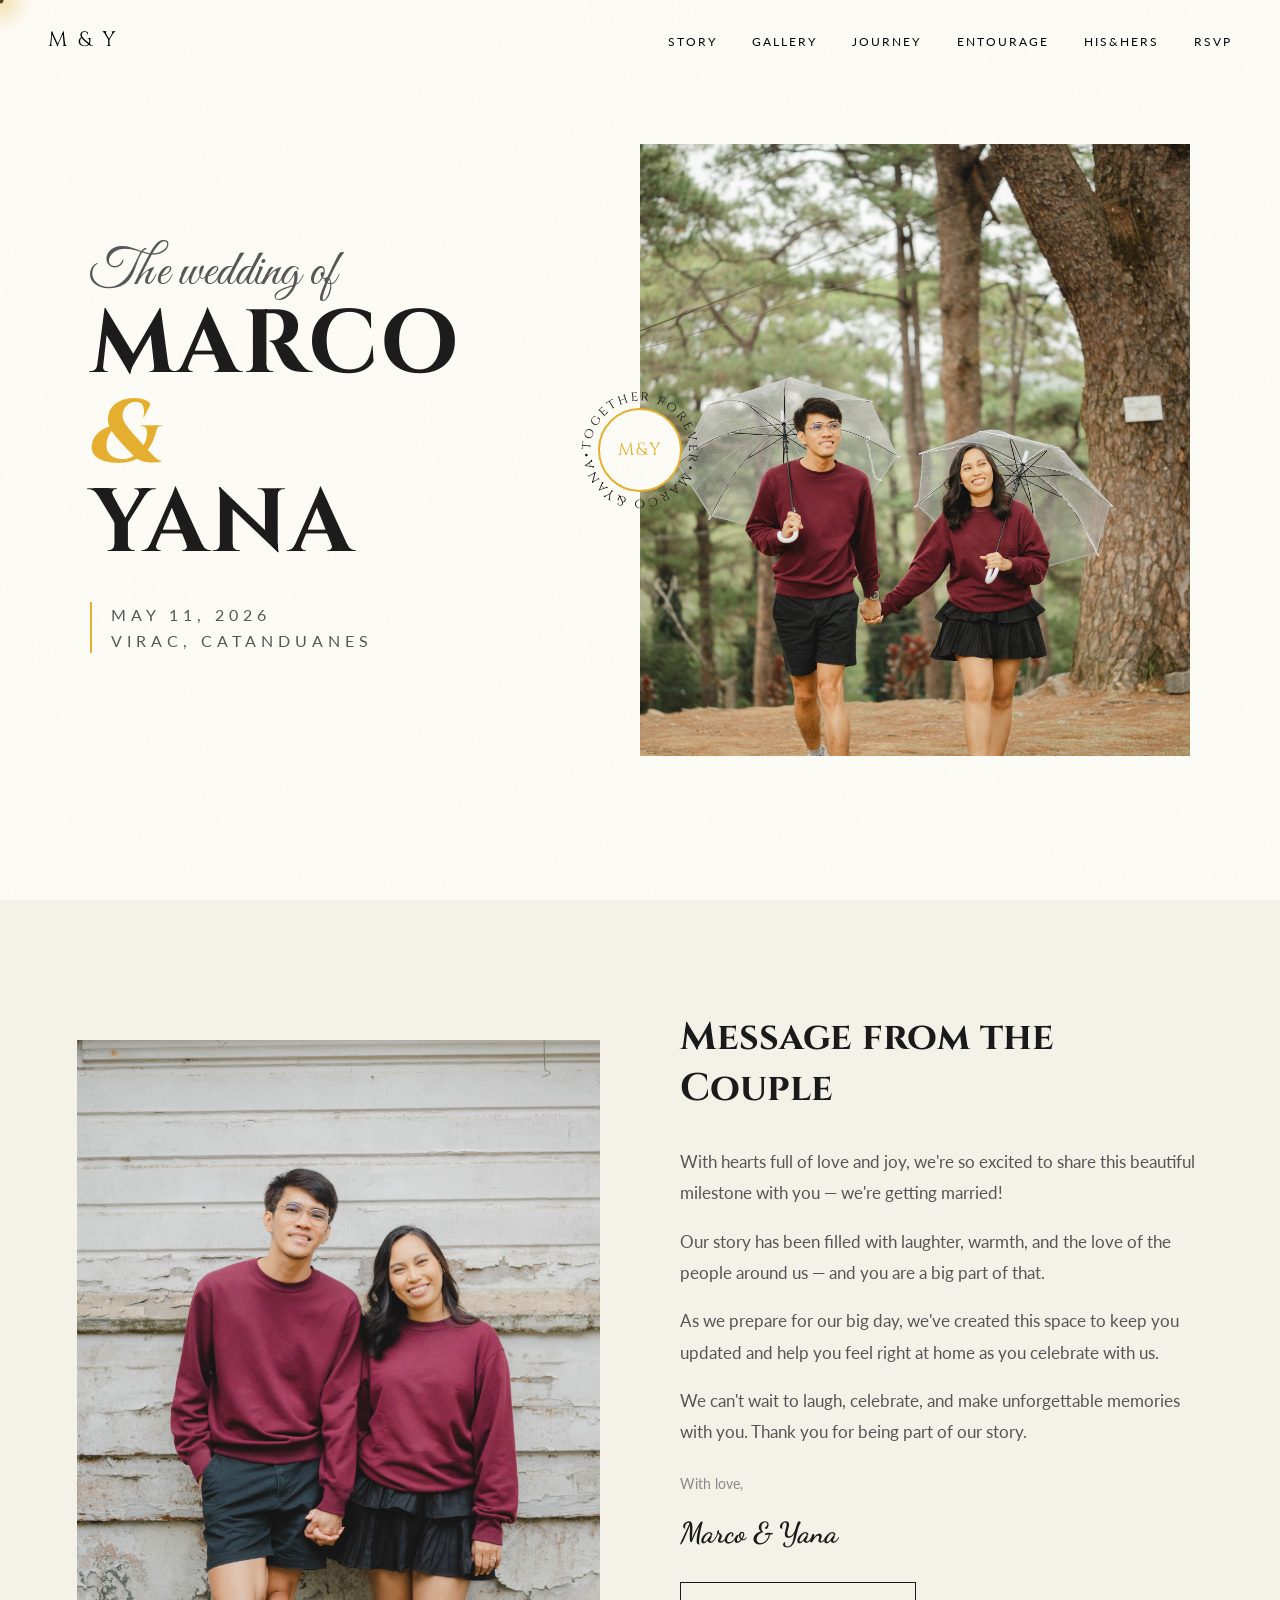
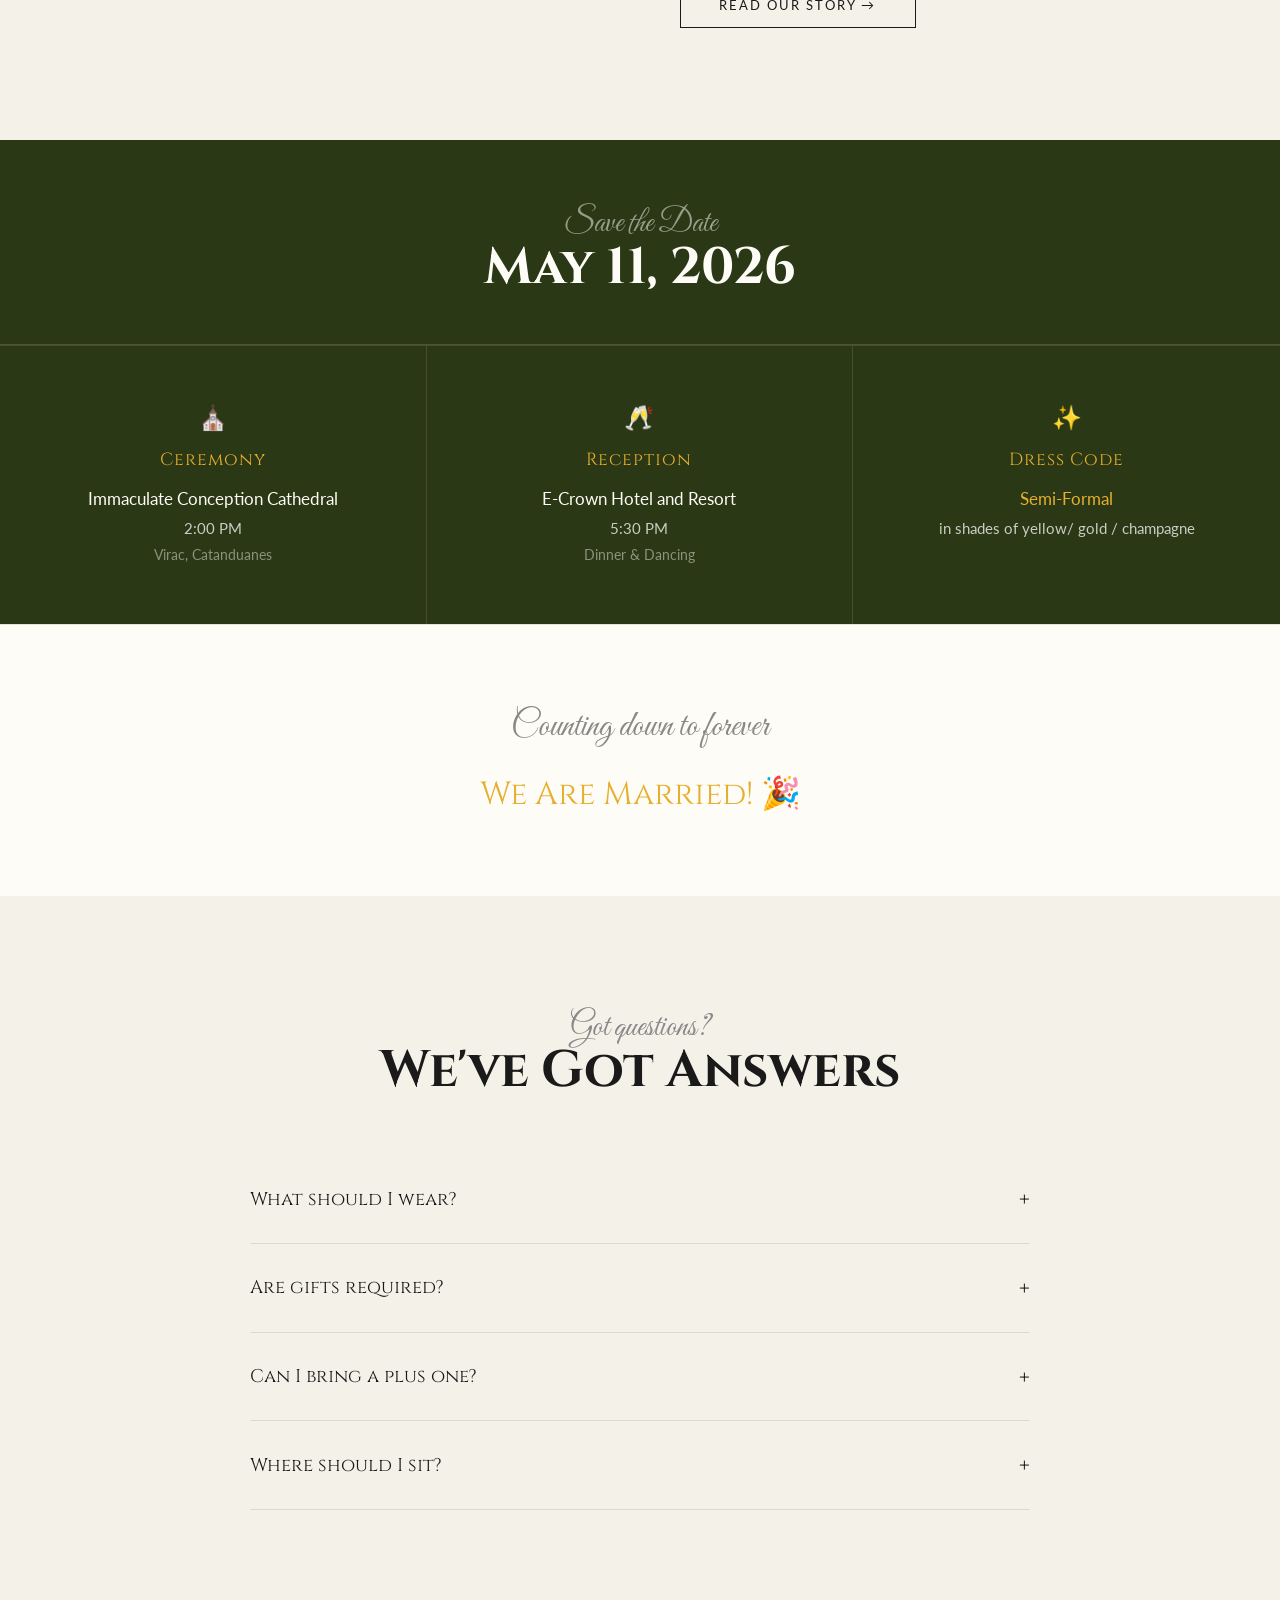
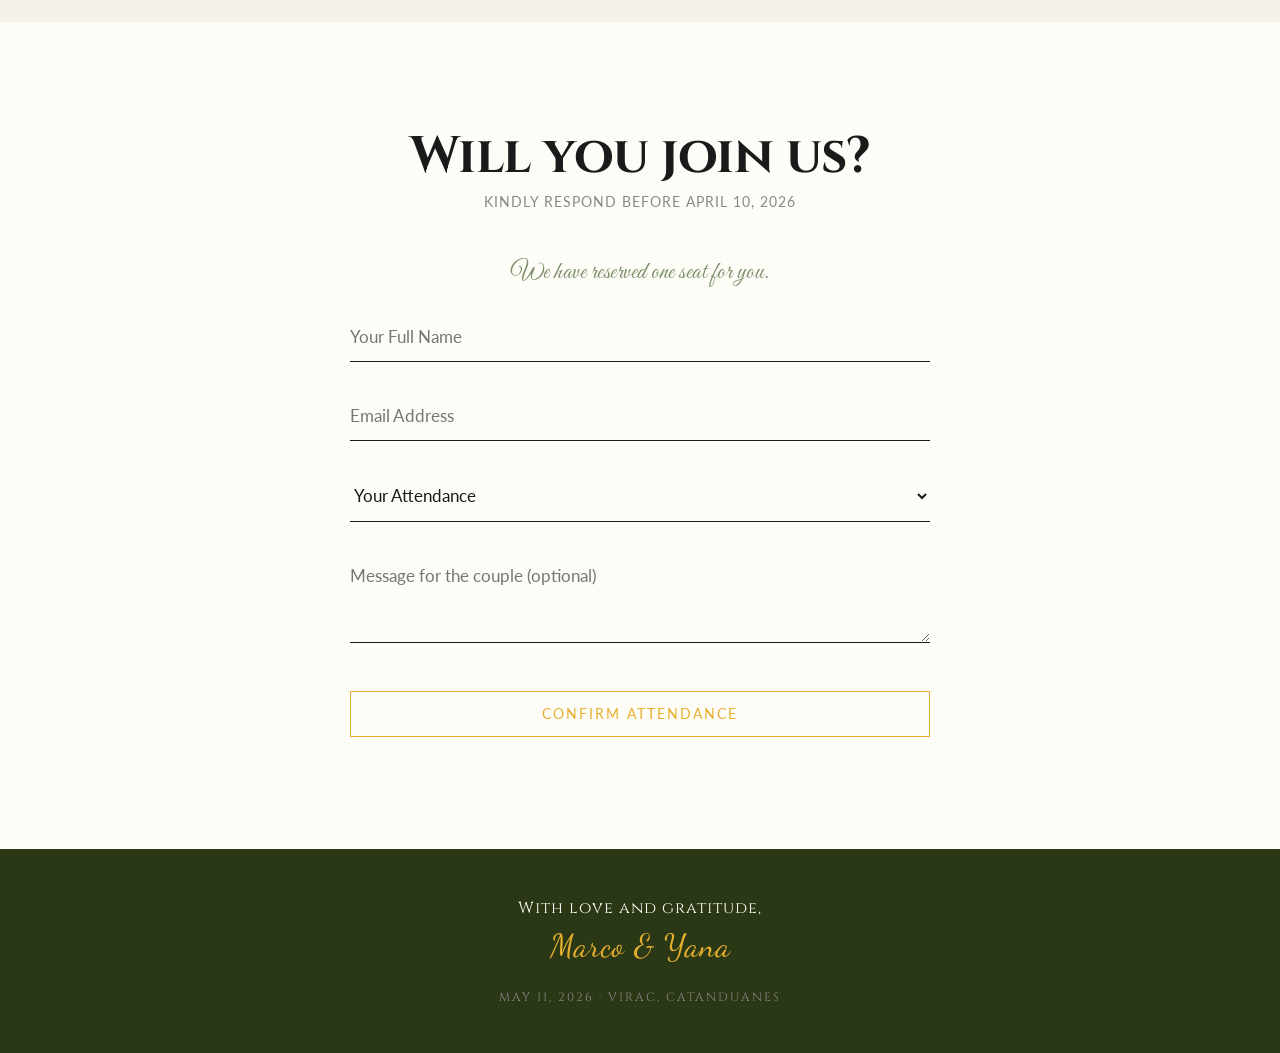
==== index.html @ 71fd3954 "Update index.html nav bar update" ====
<!DOCTYPE html>
<html lang="en">
<head>
  <meta charset="UTF-8">
  <meta name="viewport" content="width=device-width, initial-scale=1.0">
  <title>Marco & Yana | May 11, 2026</title>
  <link rel="preconnect" href="https://fonts.googleapis.com">
  <link rel="preconnect" href="https://fonts.gstatic.com" crossorigin>
  <link rel="stylesheet" href="shared.css">
  <style>
    /* ══ HERO ══ */
    .hero {
      height: 100vh; min-height: 640px;
      display: grid; grid-template-columns: 1fr 1fr;
      align-items: center; padding: 0 7%;
      position: center bottom; overflow: hidden;
    }
    .hero-text { position:relative; z-index:3; }
    .wedding-of {
      font-family: var(--script);
      font-size: clamp(2.2rem, 4vw, 3.5rem);
      line-height: 1; margin-bottom: .2rem;
      display:block; color: var(--text-mid);
    }
    h1.names {
      font-family: var(--serif);
      font-size: clamp(3rem, 7vw, 6.5rem);
      line-height: 1; letter-spacing: .02em;
      color: var(--text);
    }
    h1.names .amp {
      font-style:italic; color: var(--gold);
      display:block; margin-left:-.05em;
    }
    .hero-date {
      margin-top: 2rem;
      padding-left: 1.2rem;
      border-left: 2px solid var(--gold);
      font-size: 1rem; text-transform:uppercase; letter-spacing:5px;
      color: var(--text-mid); line-height:1.6;
    }

    .hero-img-wrap {
      width:100%; height:68vh;
      overflow:hidden; position:relative;
    }
    .hero-img-wrap img {
      width:100%; height:115%;
      object-fit:cover; object-position: center top;
      transform: translateY(0);
      transition: transform .1s linear;
    }

    .sun-seal {
      position: absolute;
      top: 50%; left: 50%;
      transform: translate(-50%, -50%);
      width: 130px; height: 130px;
      z-index: 10; pointer-events:none;
    }
    .sun-seal svg { animation: spin 22s linear infinite; }
    .seal-center {
      position:absolute; inset:0;
      display:flex; align-items:center; justify-content:center;
    }
    .seal-monogram {
      font-family: var(--serif);
      font-size:1.1rem; letter-spacing:2px;
      background: var(--bg);
      width: 84px; height: 84px;
      border-radius: 50%;
      border: 2px solid var(--gold);
      color: var(--gold);
      display: flex; align-items: center; justify-content: center;
    }

    /* ══ MESSAGE ══ */
    .message-sec { background: var(--bg-alt); }
    .message-grid {
      display:grid; grid-template-columns: 1fr 1fr;
      gap: 5rem; align-items:center;
    }
    .message-img-wrap {
      height: 560px; overflow:hidden; position:relative;
    }
    .message-img-wrap img {
      width:100%; height:115%; object-fit:cover;
      object-position: center 20%;
      transform: scale(1.4);
    }
    .message-content h3 {
      font-family: var(--serif);
      font-size: clamp(1.8rem, 3vw, 2.5rem);
      margin-bottom:2rem;
    }
    .message-content p {
      font-size: 1.05rem; line-height:1.85; color: var(--text-mid);
      margin-bottom:1.1rem;
    }
    .couple-sign {
      font-family: var(--sign);
      font-size: 1.8rem; font-weight:700;
      color: var(--text); margin-top:.5rem;
    }

    /* ══ DETAILS ══ */
    .details-sec { background: var(--bg-dark); color: #FDFCF6; }
    .details-head {
      text-align:center; padding: 4rem 5% 3rem;
      border-bottom: 1px solid rgba(255,255,255,.15);
      margin-bottom:0;
    }
    .details-head .label { color: rgba(255,255,255,.5); }
    .details-head .heading { color:#FDFCF6; }
    .details-grid {
      display:grid; grid-template-columns: repeat(3,1fr);
      border-top: 1px solid rgba(255,255,255,.12);
    }
    .detail-card { text-align:center;
      padding: 3.5rem 2.5rem;
      border-right: 1px solid rgba(255,255,255,.12);
      transition: background .4s;
    }
    .detail-card:last-child { border-right:none; }
    .detail-card:hover { background: rgba(230,175,46,.08); }
    .detail-icon { font-size:1.5rem; margin-bottom:1rem; }
    .detail-lbl {
      font-family: var(--serif); font-size:1.1rem;
      color: var(--gold); margin-bottom:.8rem; letter-spacing:1px;
    }
    .detail-card p { font-size:.95rem; line-height:1.7; color:rgba(255,255,255,.75); }
    .detail-card .venue { font-size:1.05rem; color:#FDFCF6; margin:.2rem 0; }

    /* ══ FAQ ══ */
    .faq-sec { background: var(--bg-alt); }
    .faq-wrap { max-width:780px; margin:0 auto; }
    .faq-item { border-bottom:1px solid rgba(0,0,0,.1); }
    .faq-q {
      padding:1.8rem 0; cursor:pointer;
      display:flex; justify-content:space-between; align-items:center;
      font-family:var(--serif); font-size:1.15rem;
      transition: color .3s;
    }
    .faq-q:hover { color: var(--gold); }
    .faq-icon { font-size:1.4rem; transition: transform .3s; flex-shrink:0; margin-left:1rem; }
    .faq-a { max-height:0; overflow:hidden; transition: max-height .5s cubic-bezier(.25,1,.5,1); }
    .faq-a p { padding-bottom:1.8rem; color:var(--text-mid); line-height:1.7; font-size:.97rem; }
    .faq-item.open .faq-a { max-height:300px; }
    .faq-item.open .faq-icon { transform:rotate(45deg); color:var(--gold); }

    /* ══ COUNTDOWN ══ */
    .countdown-sec {
      background: var(--bg); padding:5rem 0;
      text-align:center; border-top:1px solid #e8e2d0;
    }
    .count-label { font-family:var(--script); font-size:2.2rem; color:var(--text-soft); margin-bottom:1.5rem; }
    .timer {
      display:flex; justify-content:center; gap:3.5rem;
      font-family:var(--serif);
    }
    .t-block { display:flex; flex-direction:column; align-items:center; }
    .t-val { font-size:3.8rem; line-height:1; }
    .t-lbl { font-size:.65rem; letter-spacing:3px; margin-top:.5rem; color:var(--gold); text-transform:uppercase; }

    /* ══ RSVP ══ */
    .rsvp-sec { background: var(--bg); }
    .rsvp-inner { max-width:580px; margin:0 auto; text-align:center; }
    .rsvp-inner .heading { margin-bottom:.6rem; }
    .rsvp-inner .sub { color:var(--text-soft); margin-bottom:3rem; font-size:.9rem; letter-spacing:1px; text-transform:uppercase; }

    .reserved-note {
      display:block; width:100%; text-align:center;
      font-family:var(--script); font-size:1.5rem;
      color: var(--sage); margin-bottom:1.5rem;
      letter-spacing:.5px;
    }

    .form-field {
      width:100%; background:transparent; border:none;
      border-bottom:1px solid var(--text);
      padding:14px 0; font-family:var(--body); font-size:1.05rem;
      margin-bottom:1.8rem; border-radius:0; color:var(--text);
      transition: border-color .3s;
    }
    .form-field:focus { outline:none; border-bottom:2px solid var(--gold); }
    .form-field option { color: var(--text); background: var(--bg); }

    .rsvp-row { display:flex; gap:1.5rem; }
    .rsvp-row .form-field { flex:1; }

    .form-feedback {
      display:none; margin-top:1rem;
      font-family:var(--serif); font-size:.9rem;
    }

    /* ══ MOBILE ══ */
    @media (max-width:768px) {
      .hero { grid-template-columns:1fr; height:auto; padding-top:6rem; padding-bottom:3rem; }
      .hero-img-wrap { height:45vh; margin-top:2rem; }
      .sun-seal { top:auto; bottom:1rem; left:50%; transform:translateX(-50%); }
      .message-grid { grid-template-columns:1fr; gap:2.5rem; }
      .message-img-wrap { height:320px; }
      .details-grid { grid-template-columns:1fr; }
      .detail-card { text-align:center; border-right:none; border-bottom:1px solid rgba(255,255,255,.12); }
      .timer { gap:1.5rem; }
      .t-val { font-size:2.5rem; }
    }
    @keyframes spin { from{transform:rotate(0deg)} to{transform:rotate(360deg)} }
  </style>
</head>
<body>

  <div class="grain"></div>
  <div class="cur-dot"></div>
  <div class="cur-glow"></div>

  <nav>
    <a href="index.html" class="nav-logo">M & Y</a>
    <ul class="nav-links">
      <li><a href="story.html">Story</a></li>
      <li><a href="gallery.html">Gallery</a></li>
      <li><a href="journey.html">Journey</a></li>
      <li><a href="entourage.html">Entourage</a></li>
      <li><a href="QnA.html">His&Hers</a></li>
      <li><a href="#rsvp">RSVP</a></li>
    </ul>
  </nav>

 <!-- HERO  -->
  <section class="hero" id="home">
    <div class="hero-text">
      <span class="wedding-of">The wedding of</span>
      <h1 class="names">
        <span>MARCO</span>
        <span class="amp">&</span>
        <span>YANA</span>
      </h1>
      <div class="hero-date">
        May 11, 2026<br>Virac, Catanduanes
      </div>
    </div>



    <div class="hero-img-wrap parallax-img">
      <img src="images/0d72737c-f453-404e-b99c-975beeeeb14b (1).jpg" alt="Marco Polo and Elyannah">
    </div>

    <div class="sun-seal">
      <svg viewBox="0 0 100 100" width="130" height="130">
        <path id="cp" d="M50,50 m-38,0 a38,38 0 1,1 76,0 a38,38 0 1,1 -76,0" fill="transparent"/>
        <text font-size="10.5" font-family="Cinzel" letter-spacing="1.8" fill="#1a1a1a">
          <textPath href="#cp">together forever•Marco &amp;Yana•</textPath>
        </text>
      </svg>
      <div class="seal-center">
        <span class="seal-monogram">M&Y</span>
      </div>
    </div>
  </section>

  <!-- MESSAGE -->
  <section class="message-sec sec reveal" id="story">
    <div class="message-grid">
      <div class="message-img-wrap reveal">
        <img src="images/BLD03170.jpg" alt="Marco Polo and Elyannah" style="object-position: 30% 55%;" >
      </div>
      <div class="message-content reveal">
        <h3>Message from the Couple</h3>
        <p>With hearts full of love and joy, we're so excited to share this beautiful milestone with you — we're getting married!</p>
        <p>Our story has been filled with laughter, warmth, and the love of the people around us — and you are a big part of that.</p>
        <p>As we prepare for our big day, we've created this space to keep you updated and help you feel right at home as you celebrate with us.</p>
        <p>We can't wait to laugh, celebrate, and make unforgettable memories with you. Thank you for being part of our story.</p>
        <p style="margin-top:1.5rem; color:#888; font-size:.9rem;">With love,</p>
        <div class="couple-sign">Marco &amp; Yana</div>
        <div style="margin-top:2rem;">
          <a href="story.html" class="btn">Read Our Story →</a>
        </div>
      </div>
    </div>
  </section>

  <!-- DETAILS  -->
  <section class="details-sec" id="details">
    <div class="details-head">
      <span class="label">Save the Date</span>
      <h2 class="heading">May 11, 2026</h2>
    </div>
    <div class="details-grid">
      <div class="detail-card reveal">
        <div class="detail-icon">⛪</div>
        <div class="detail-lbl">Ceremony</div>
        <p class="venue">Immaculate Conception Cathedral</p>
        <p>2:00 PM<br><span style="color:rgba(255,255,255,.45); font-size:.85rem;">Virac, Catanduanes</span></p>
      </div>
      <div class="detail-card reveal">
        <div class="detail-icon">🥂</div>
        <div class="detail-lbl">Reception</div>
        <p class="venue">E-Crown Hotel and Resort</p>
        <p>5:30 PM<br><span style="color:rgba(255,255,255,.45); font-size:.85rem;">Dinner & Dancing</span></p>
      </div>
      <div class="detail-card reveal">
        <div class="detail-icon">✨</div>
        <div class="detail-lbl">Dress Code</div>
        <p class="venue" style="color:var(--gold);">Semi-Formal</p>
        <p>in shades of yellow/ gold / champagne<br></p>
      </div>
    </div>
  </section>

  <!-- COUNTDOWN  -->
  <div class="countdown-sec">
    <div class="count-label">Counting down to forever</div>
    <div class="timer" id="timer">
      <div class="t-block"><span class="t-val" id="cd-d">00</span><span class="t-lbl">Days</span></div>
      <div class="t-block"><span class="t-val" id="cd-h">00</span><span class="t-lbl">Hours</span></div>
      <div class="t-block"><span class="t-val" id="cd-m">00</span><span class="t-lbl">Mins</span></div>
      <div class="t-block"><span class="t-val" id="cd-s">00</span><span class="t-lbl">Secs</span></div>
    </div>
  </div>

  <!-- FAQ  -->
  <section class="faq-sec sec" id="faq">
    <div style="text-align:center; margin-bottom:3.5rem;" class="reveal">
      <span class="label">Got questions?</span>
      <h2 class="heading">We've Got Answers</h2>
    </div>
    <div class="faq-wrap">
      <div class="faq-item">
        <div class="faq-q" onclick="toggleFaq(this)">
          What should I wear?<span class="faq-icon">+</span>
        </div>
        <div class="faq-a">
          <p>Come dressed in semi-formal attire in your favorite shade of gold, yellow, or champagne, and celebrate with us in warmth and joy! Your presence already brightens our day — but a touch of sunlight will make it even more special.</p>
        </div>
      </div>
      <div class="faq-item">
        <div class="faq-q" onclick="toggleFaq(this)">
          Are gifts required?<span class="faq-icon">+</span>
        </div>
        <div class="faq-a">
          <p>Your presence is the greatest gift we could ask for. However, if you wish to bless us further, a simple monetary gift would be deeply appreciated as we begin our new life together.</p>
        </div>
      </div>
      <div class="faq-item">
        <div class="faq-q" onclick="toggleFaq(this)">
          Can I bring a plus one?<span class="faq-icon">+</span>
        </div>
        <div class="faq-a">
          <p>Due to limited seating, we kindly ask that only guests listed on the invitation attend. Thank you so much for your understanding!</p>
        </div>
      </div>
      <div class="faq-item">
        <div class="faq-q" onclick="toggleFaq(this)">
          Where should I sit?<span class="faq-icon">+</span>
        </div>
        <div class="faq-a">
          <p>You’re welcome to sit anywhere during the ceremony and enjoy the moment with us. At the reception, assigned seating will be arranged, with a place thoughtfully prepared just for you.</p>
        </div>
      </section>      

  <!-- RSVP  -->
  <section class="rsvp-sec sec" id="rsvp">
    <div class="rsvp-inner">
      <div class="reveal">
        <span class="label" style="text-align:center; color:var(--text-soft);"></span>
        <h2 class="heading" style="margin-bottom:.5rem;">Will you join us?</h2>
        <p class="sub">Kindly respond before April 10, 2026</p>
      </div>
      <form id="rsvpForm" class="reveal">
        <span class="reserved-note">We have reserved one seat for you.</span>
        <input class="form-field" type="text" id="entryName" placeholder="Your Full Name" required>
        <input class="form-field" type="email" id="entryEmail" placeholder="Email Address" required>
        <select class="form-field" id="entryAttendance" required>
          <option value="" disabled selected>Your Attendance</option>
          <option value="Accepts">Joyfully Accepts</option>
          <option value="Declines">Regretfully Declines</option>
        </select>
        <textarea class="form-field" id="entryMessage" placeholder="Message for the couple (optional)" rows="3"></textarea>
        <button type="submit" class="btn btn-gold" id="rsvpBtn" style="width:100%; margin-top:1rem; font-size:.85rem;">Confirm Attendance</button>
        <div class="form-feedback" id="formFeedback"></div>
      </form>
    </div>
  </section>

  <footer>
    <p>With love and gratitude,</p>
    <p class="foot-script">Marco &amp; Yana</p>
    <p style="margin-top:1.5rem; font-size:.75rem; color:#888; letter-spacing:2px;">MAY 11, 2026 · VIRAC, CATANDUANES</p>
  </footer>

  <script>
    // ── Cursor ──
    const dot  = document.querySelector('.cur-dot');
    const glow = document.querySelector('.cur-glow');
    document.addEventListener('mousemove', e => {
      dot.style.left  = e.clientX + 'px';
      dot.style.top   = e.clientY + 'px';
      setTimeout(()=>{ glow.style.left = e.clientX+'px'; glow.style.top = e.clientY+'px'; }, 55);
    });

    // ── Parallax + Reveal ──
    window.addEventListener('scroll', () => {
      const img = document.querySelector('.parallax-img img');
      if(img) img.style.transform = `translateY(${window.scrollY * 0.15}px)`;
      document.querySelectorAll('.reveal').forEach(el => {
        if(el.getBoundingClientRect().top < window.innerHeight - 80) el.classList.add('in');
      });
    });
    document.querySelectorAll('.reveal').forEach(el => {
      if(el.getBoundingClientRect().top < window.innerHeight - 80) el.classList.add('in');
    });

    // ── Countdown ──
    const target = new Date('May 11, 2026 13:00:00').getTime();
    function tick() {
      const diff = target - Date.now();
      if(diff < 0){ document.getElementById('timer').innerHTML='<p style="font-family:var(--serif);font-size:2rem;color:var(--gold)">We Are Married! 🎉</p>'; return; }
      const pad = n => String(n).padStart(2,'0');
      document.getElementById('cd-d').textContent = pad(Math.floor(diff/86400000));
      document.getElementById('cd-h').textContent = pad(Math.floor(diff%86400000/3600000));
      document.getElementById('cd-m').textContent = pad(Math.floor(diff%3600000/60000));
      document.getElementById('cd-s').textContent = pad(Math.floor(diff%60000/1000));
    }
    tick(); setInterval(tick, 1000);

    // ── FAQ ──
    function toggleFaq(el) {
      el.parentElement.classList.toggle('open');
    }

    // ══════════════════════════════════════════════
    // ── RSVP — Google Apps Script Web App ─────────
    // ══════════════════════════════════════════════
    //

    const APPS_SCRIPT_URL = 'https://script.google.com/macros/s/AKfycby7Dexg0HN7QrPN342iHVWOhjUOrXAxOGOPKZ3su42FLNDQegdY57QMYYHdUsxZEfZS/exec';

    document.getElementById('rsvpForm').addEventListener('submit', async function(e) {
      e.preventDefault();

      const btn = document.getElementById('rsvpBtn');
      const fb  = document.getElementById('formFeedback');

      const name       = document.getElementById('entryName').value.trim();
      const email      = document.getElementById('entryEmail').value.trim();
      const attendance = document.getElementById('entryAttendance').value;
      const message    = document.getElementById('entryMessage').value.trim();

      if (!name || !email || !attendance) return;

      btn.textContent   = 'Sending…';
      btn.disabled      = true;
      btn.style.opacity = '.6';
      fb.style.display  = 'block';
      fb.style.color    = 'var(--text-mid)';
      fb.textContent    = 'Sending your response…';

      try {

        const params = new URLSearchParams({ name, email, attendance, message });
        const res    = await fetch(`${APPS_SCRIPT_URL}?${params}`, { method: 'GET' });
        const data   = await res.json();

        if (data.status === 'success') {
          fb.textContent    = '💛 Thank you! Your RSVP has been received. Check your email for a confirmation.';
          fb.style.color    = 'var(--sage)';
          btn.textContent   = 'Sent ✓';
          btn.style.opacity = '1';
          this.reset();
        } else {
          throw new Error(data.message || 'Unknown error');
        }
      } catch (err) {
        fb.textContent    = '⚠️ Something went wrong. Please try again or contact us directly.';
        fb.style.color    = '#c0392b';
        btn.textContent   = 'Confirm Attendance';
        btn.disabled      = false;
        btn.style.opacity = '1';
        console.error('RSVP error:', err);
      }
    });
  </script>
</body>
</html>
---- shared.css ----
/* ============================
   SHARED STYLES — M & E 2026
   ============================ */

@import url('https://fonts.googleapis.com/css2?family=Cinzel:wght@400;600&family=Lato:ital,wght@0,300;0,400;1,300&family=Great+Vibes&family=Dancing+Script:wght@500;700&family=Pinyon+Script&display=swap');

:root {
  --bg:       #FDFCF6;
  --bg-alt:   #F4F1E8;
  --bg-dark:  #2B3815;
  --text:     #1a1a1a;
  --text-mid: #555;
  --text-soft:#888;
  --gold:     #E6AF2E;
  --gold-glow:rgba(230,175,46,0.35);
  --sage:     #7A8F6A;
  --blush:    #C5A598;
  --serif:    'Cinzel', serif;
  --script:   'Great Vibes', cursive;
  --sign:     'Dancing Script', cursive;
  --body:     'Lato', sans-serif;
}

*, *::before, *::after { margin:0; padding:0; box-sizing:border-box; }

html { scroll-behavior: smooth; cursor: none; }

body {
  background: var(--bg);
  color: var(--text);
  font-family: var(--body);
  overflow-x: hidden;
}

/* grain */
.grain {
  position: fixed; inset: 0;
  pointer-events: none; z-index: 9998; opacity: 0.035;
  background-image: url("data:image/svg+xml,%3Csvg viewBox='0 0 400 400' xmlns='http://www.w3.org/2000/svg'%3E%3Cfilter id='n'%3E%3CfeTurbulence type='fractalNoise' baseFrequency='0.9' numOctaves='3' stitchTiles='stitch'/%3E%3C/filter%3E%3Crect width='100%25' height='100%25' filter='url(%23n)'/%3E%3C/svg%3E");
}

/* custom cursor */
.cur-dot, .cur-glow {
  position: fixed; top:0; left:0;
  transform: translate(-50%,-50%);
  border-radius: 50%; z-index: 10000; pointer-events: none;
}
.cur-dot  { width:7px; height:7px; background: var(--text); transition: transform .15s; }
.cur-glow { width:38px; height:38px; background: var(--gold-glow); filter:blur(10px); transition: left .06s, top .06s; }

/* ── NAV ── */
nav {
  position: fixed; top:0; width:100%; padding:1.6rem 3rem;
  display:flex; justify-content:space-between; align-items:center;
  z-index:200; mix-blend-mode: difference; color:#fff;
}
.nav-logo { font-family:var(--serif); font-size:1.3rem; letter-spacing:3px; text-decoration:none; color:inherit; }
.nav-links { display:flex; gap:2.2rem; list-style:none; }
.nav-links a {
  text-decoration:none; color:inherit;
  font-size:.75rem; text-transform:uppercase; letter-spacing:2px;
  position: relative;
}
.nav-links a::after {
  content:''; position:absolute; left:0; bottom:-3px;
  width:0; height:1px; background:#fff;
  transition: width .3s;
}
.nav-links a:hover::after, .nav-links a.active::after { width:100%; }

/* ── UTILS ── */
.sec { padding: 7rem 6%; }
.sec-sm { padding: 5rem 6%; }

.label {
  font-family: var(--script);
  font-size: 2rem; color: var(--text-soft);
  display:block; margin-bottom:-.3rem;
}
.heading {
  font-family: var(--serif);
  font-size: clamp(2rem, 4vw, 3.2rem);
  letter-spacing: -.01em; line-height:1.1;
}

.reveal { opacity:0; transform:translateY(40px); transition: opacity .9s ease, transform .9s ease; }
.reveal.in  { opacity:1; transform:translateY(0); }

/* ── FOOTER ── */
footer {
  background: var(--bg-dark); color: #FDFCF6;
  text-align:center; padding:3rem 2rem;
  font-family: var(--serif); letter-spacing:1px;
}
footer .foot-script { font-family: var(--sign); font-size:2rem; color:var(--gold); margin-top:.5rem; }

/* ── BUTTONS ── */
.btn {
  display:inline-block;
  background:transparent; border:1px solid currentColor;
  padding:.9rem 2.4rem; font-family:var(--body);
  font-size:.8rem; text-transform:uppercase; letter-spacing:2px;
  cursor:pointer; transition: background .25s, color .25s;
  text-decoration:none; color: var(--text);
}
.btn:hover { background: var(--text); color: var(--bg); }
.btn-gold { border-color: var(--gold); color: var(--gold); }
.btn-gold:hover { background: var(--gold); color: #fff; }
.btn-light { border-color:#fff; color:#fff; }
.btn-light:hover { background:#fff; color:var(--text); }

/* ── MOBILE ── */
@media (max-width: 768px) {
  nav { padding: 1rem 1.5rem; }
  .nav-logo { font-size: 1rem; letter-spacing: 2px; }
  .nav-links { gap: 1rem; }
  .nav-links a { font-size: .62rem; letter-spacing: 1.5px; }
  .sec { padding: 5rem 5%; }
}
 
@media (max-width: 480px) {
  nav { padding: .75rem 1.2rem; }
  .nav-logo { font-size: .9rem; letter-spacing: 1.5px; }
  .nav-links { gap: .7rem; }
  .nav-links a { font-size: .55rem; letter-spacing: 1px; }
}
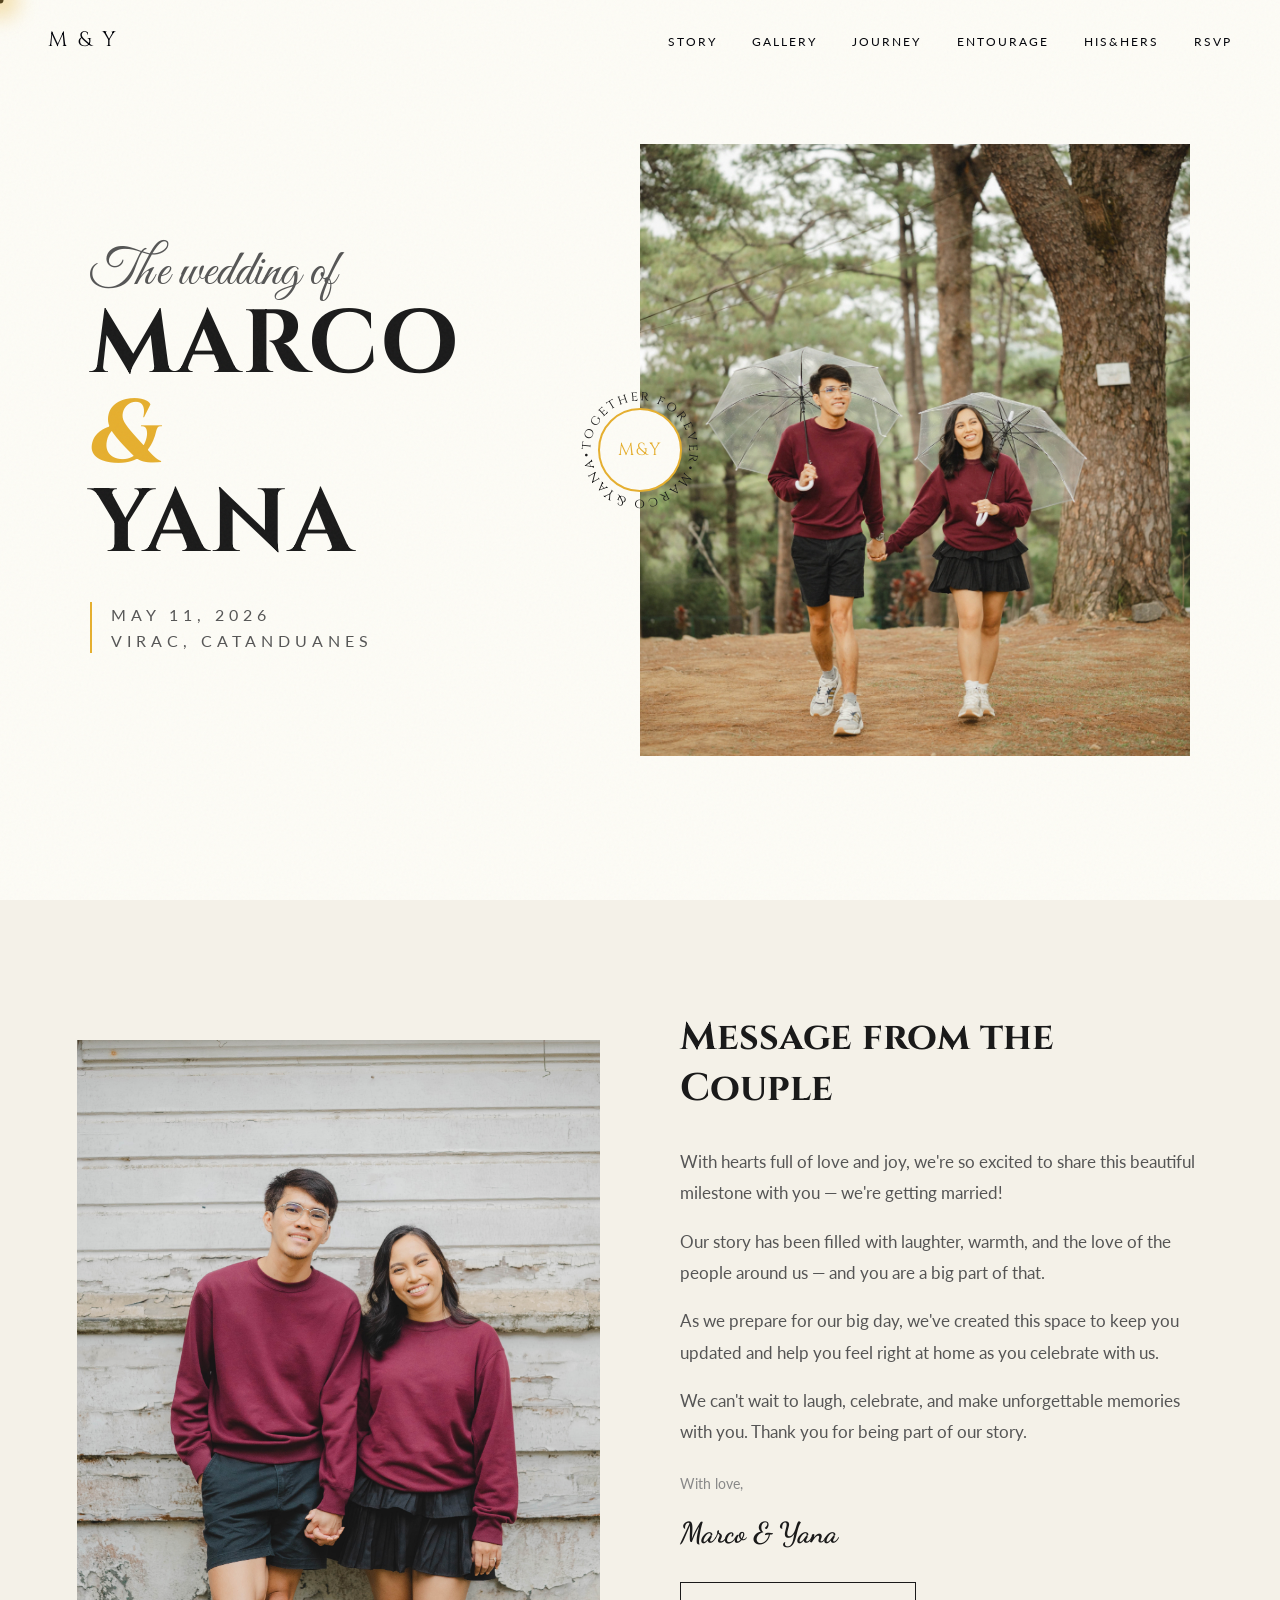
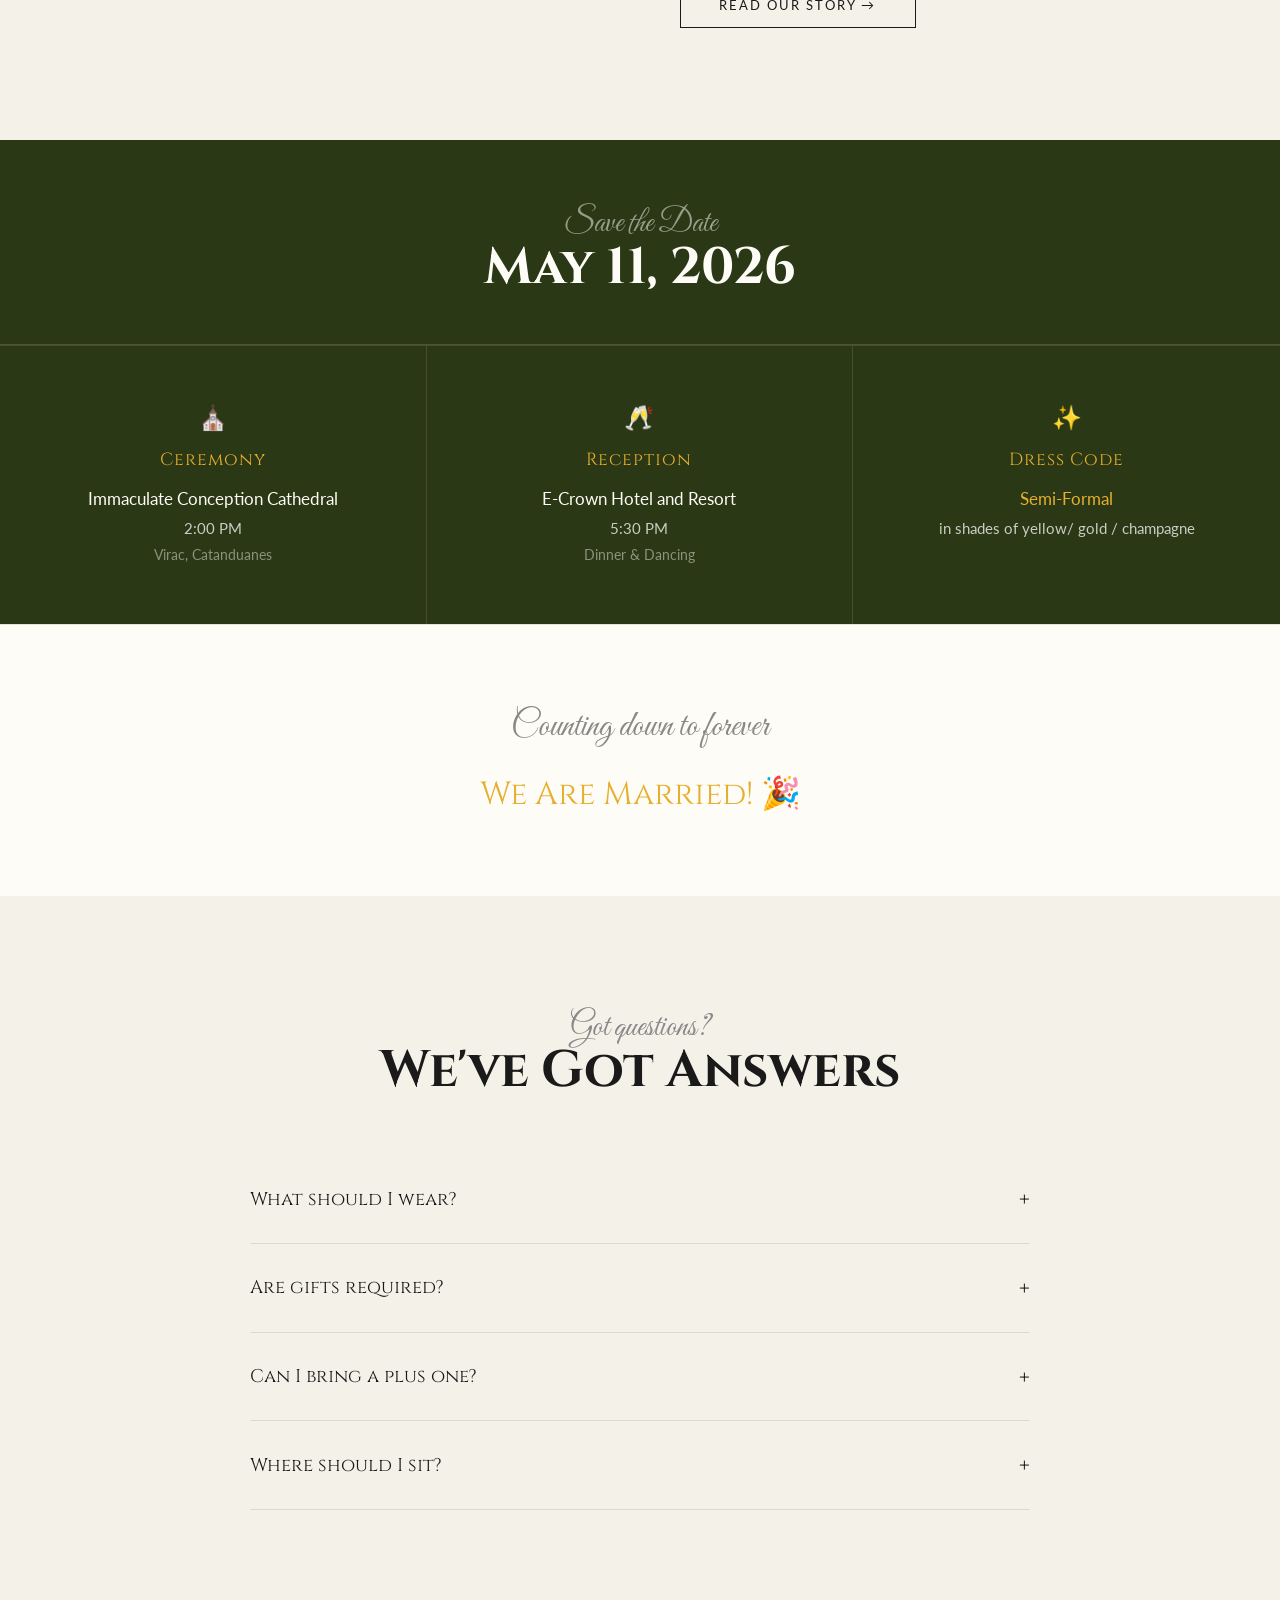
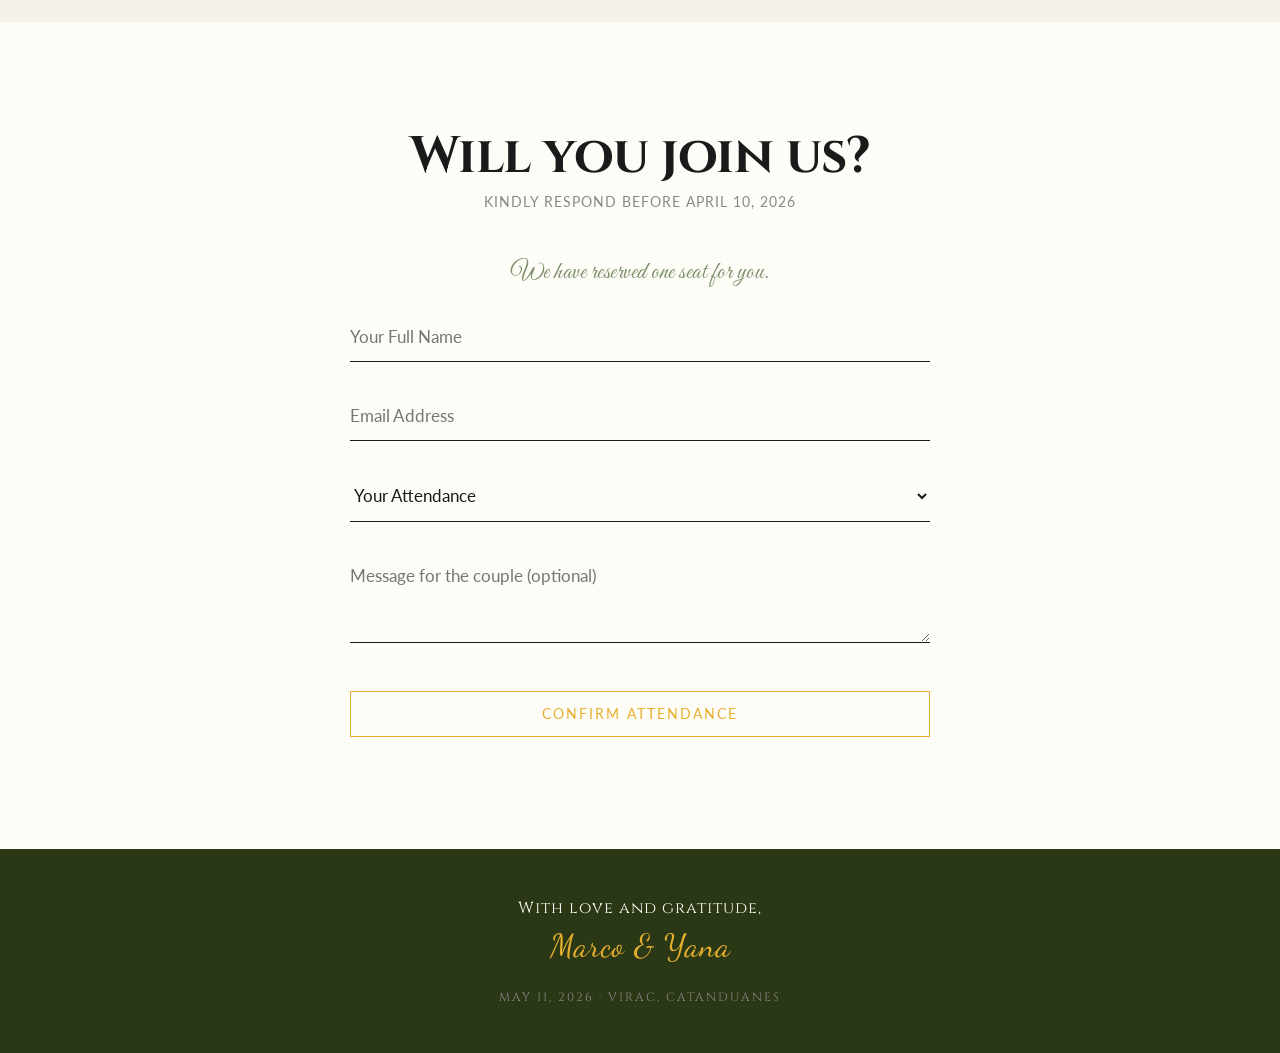
==== commit 252b4158: "Update index.html for seal placement and better nav on mobile" ====
--- a/index.html
+++ b/index.html
@@ -13,7 +13,8 @@
       height: 100vh; min-height: 640px;
       display: grid; grid-template-columns: 1fr 1fr;
       align-items: center; padding: 0 7%;
-      position: center bottom; overflow: hidden;
+      position: relative; 
+      overflow: hidden;
     }
     .hero-text { position:relative; z-index:3; }
     .wedding-of {
@@ -45,7 +46,7 @@
       overflow:hidden; position:relative;
     }
     .hero-img-wrap img {
-      width:100%; height:115%;
+      width:100%; height:100%;
       object-fit:cover; object-position: center top;
       transform: translateY(0);
       transition: transform .1s linear;
@@ -195,9 +196,30 @@
 
     /* ══ MOBILE ══ */
     @media (max-width:768px) {
-      .hero { grid-template-columns:1fr; height:auto; padding-top:6rem; padding-bottom:3rem; }
-      .hero-img-wrap { height:45vh; margin-top:2rem; }
-      .sun-seal { top:auto; bottom:1rem; left:50%; transform:translateX(-50%); }
+
+      .hero { 
+        display: flex; 
+        flex-direction: column; 
+        height: auto; 
+        padding-top: 6rem; 
+        padding-bottom: 3rem; 
+      }
+      .hero-text { 
+        order: 1; 
+      }
+      .sun-seal { 
+        order: 2; 
+        position: relative; 
+        top: auto; left: auto; bottom: auto; transform: none; 
+        margin: 2rem auto -65px auto; 
+        z-index: 10;
+      }
+      .hero-img-wrap { 
+        order: 3; 
+        height: 45vh; 
+        margin-top: 0; 
+      }
+      
       .message-grid { grid-template-columns:1fr; gap:2.5rem; }
       .message-img-wrap { height:320px; }
       .details-grid { grid-template-columns:1fr; }
@@ -226,7 +248,6 @@
     </ul>
   </nav>
 
- <!-- HERO  -->
   <section class="hero" id="home">
     <div class="hero-text">
       <span class="wedding-of">The wedding of</span>
--- a/shared.css
+++ b/shared.css
@@ -32,14 +32,14 @@
   overflow-x: hidden;
 }
 
-/* grain */
+
 .grain {
   position: fixed; inset: 0;
   pointer-events: none; z-index: 9998; opacity: 0.035;
   background-image: url("data:image/svg+xml,%3Csvg viewBox='0 0 400 400' xmlns='http://www.w3.org/2000/svg'%3E%3Cfilter id='n'%3E%3CfeTurbulence type='fractalNoise' baseFrequency='0.9' numOctaves='3' stitchTiles='stitch'/%3E%3C/filter%3E%3Crect width='100%25' height='100%25' filter='url(%23n)'/%3E%3C/svg%3E");
 }
 
-/* custom cursor */
+
 .cur-dot, .cur-glow {
   position: fixed; top:0; left:0;
   transform: translate(-50%,-50%);
@@ -110,13 +110,51 @@
 .btn-light:hover { background:#fff; color:var(--text); }
 
 /* ── MOBILE ── */
-@media (max-width: 768px) {
-  nav { padding: 1rem 1.5rem; }
-  .nav-logo { font-size: 1rem; letter-spacing: 2px; }
-  .nav-links { gap: 1rem; }
-  .nav-links a { font-size: .62rem; letter-spacing: 1.5px; }
-  .sec { padding: 5rem 5%; }
-}
+
+  @media (max-width: 768px) {
+    
+    /* for hiding cursor */
+    .cur-dot, .cur-glow {
+      display: none !important;
+    }
+
+
+    nav {
+      display: flex;
+      align-items: center; 
+      padding: 1.5rem 5% 0 5%;
+      gap: 1.5rem; 
+      overflow: hidden; 
+    }
+    
+    .nav-logo {
+      flex-shrink: 0; 
+      margin: 0; 
+    }
+
+    .nav-links {
+      display: flex;
+      flex-wrap: nowrap;
+      overflow-x: auto;
+      -webkit-overflow-scrolling: touch; 
+      gap: 1.5rem;
+      margin-top: 0; 
+      padding-bottom: 0.5rem;
+      flex: 1; 
+    }
+    
+    .nav-links::-webkit-scrollbar {
+      display: none; 
+    }
+    .nav-links li {
+      flex: 0 0 auto; 
+    }
+    .nav-links a {
+      padding: 0.5rem 0;
+      display: block; 
+    }
+  }
+
  
 @media (max-width: 480px) {
   nav { padding: .75rem 1.2rem; }
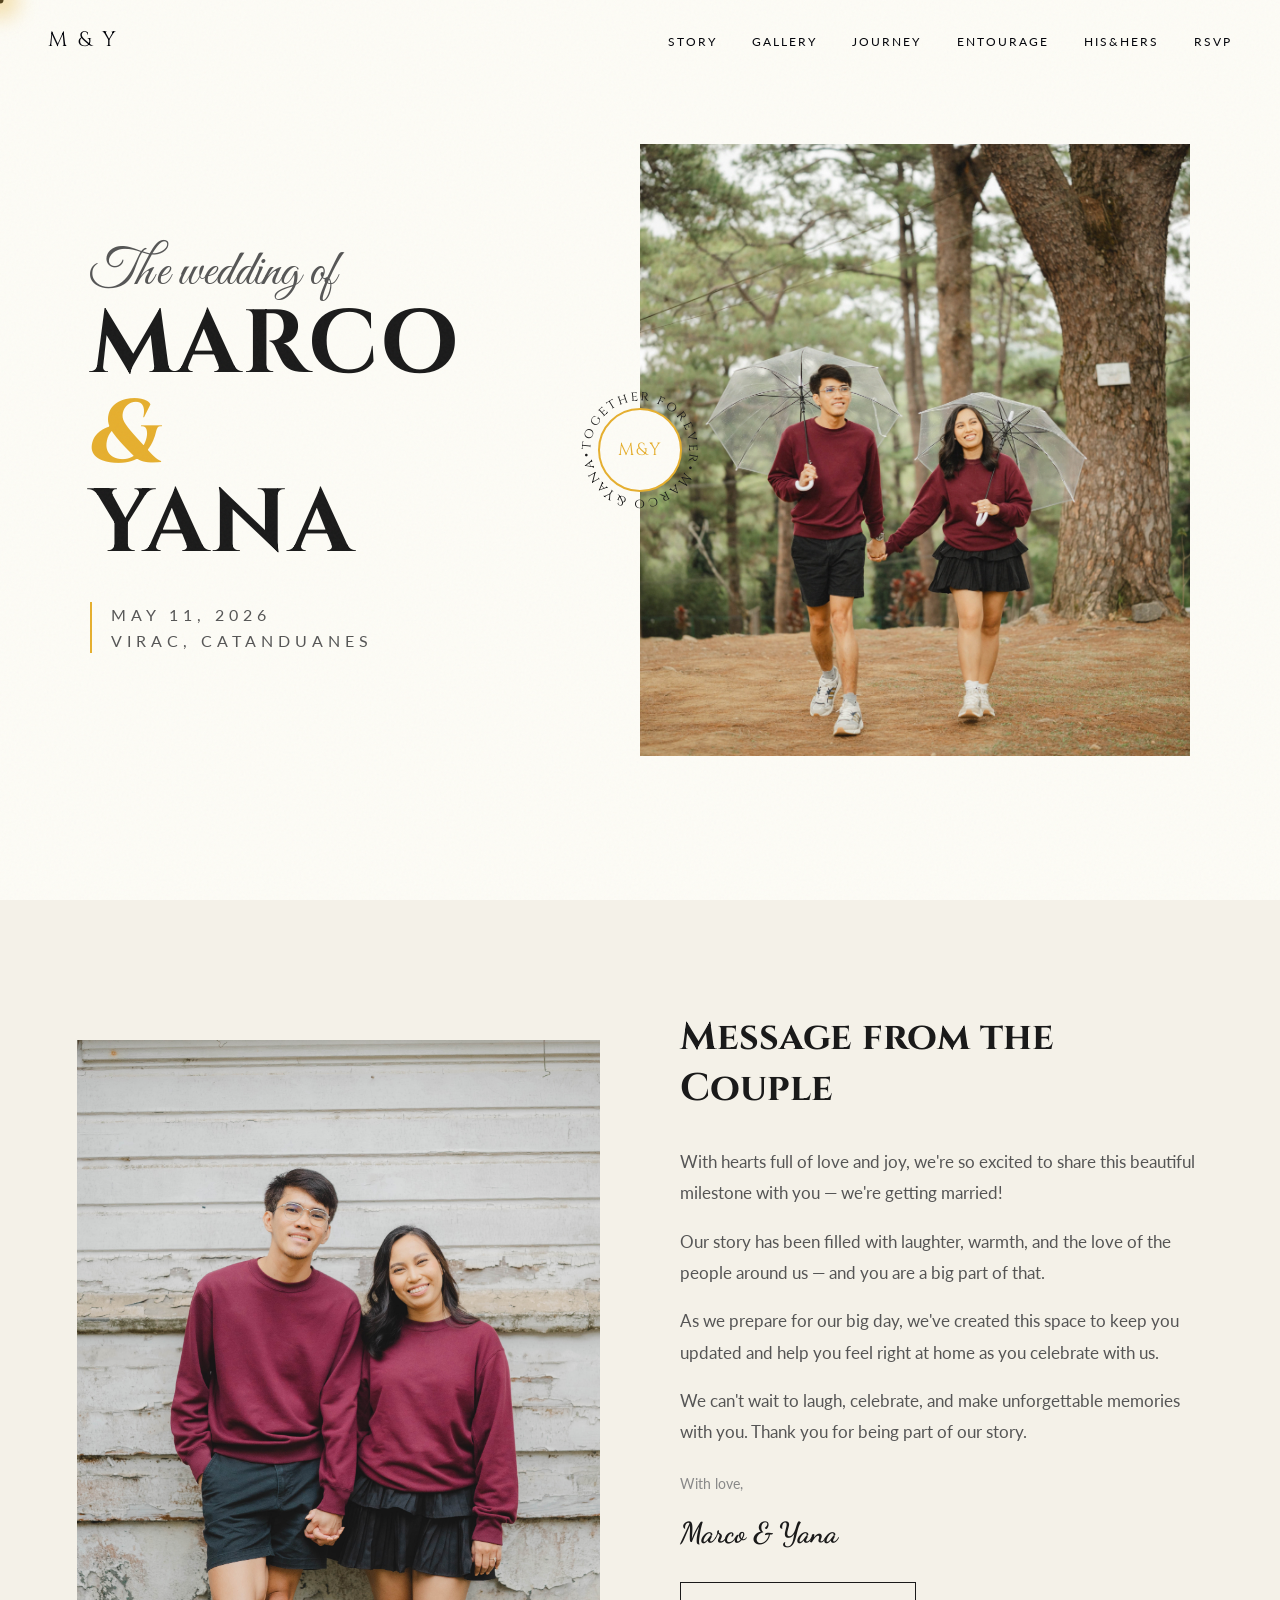
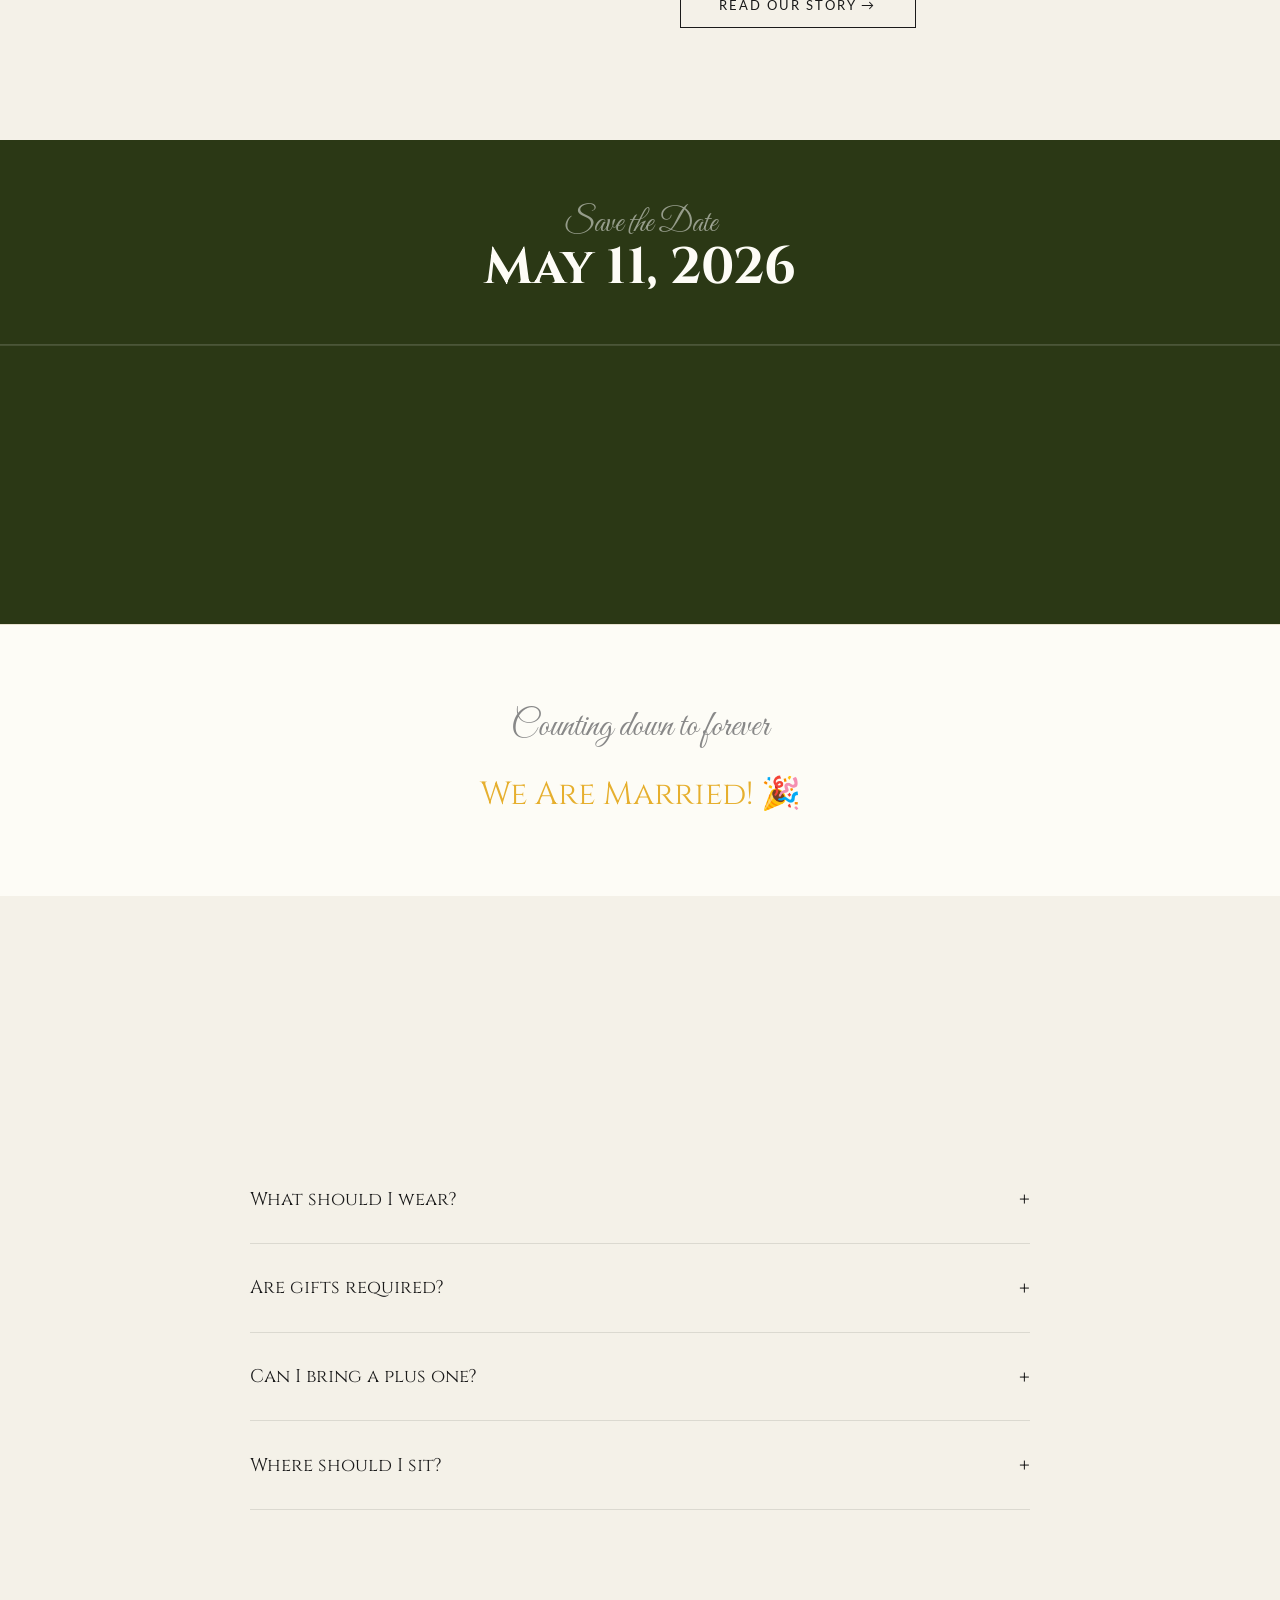
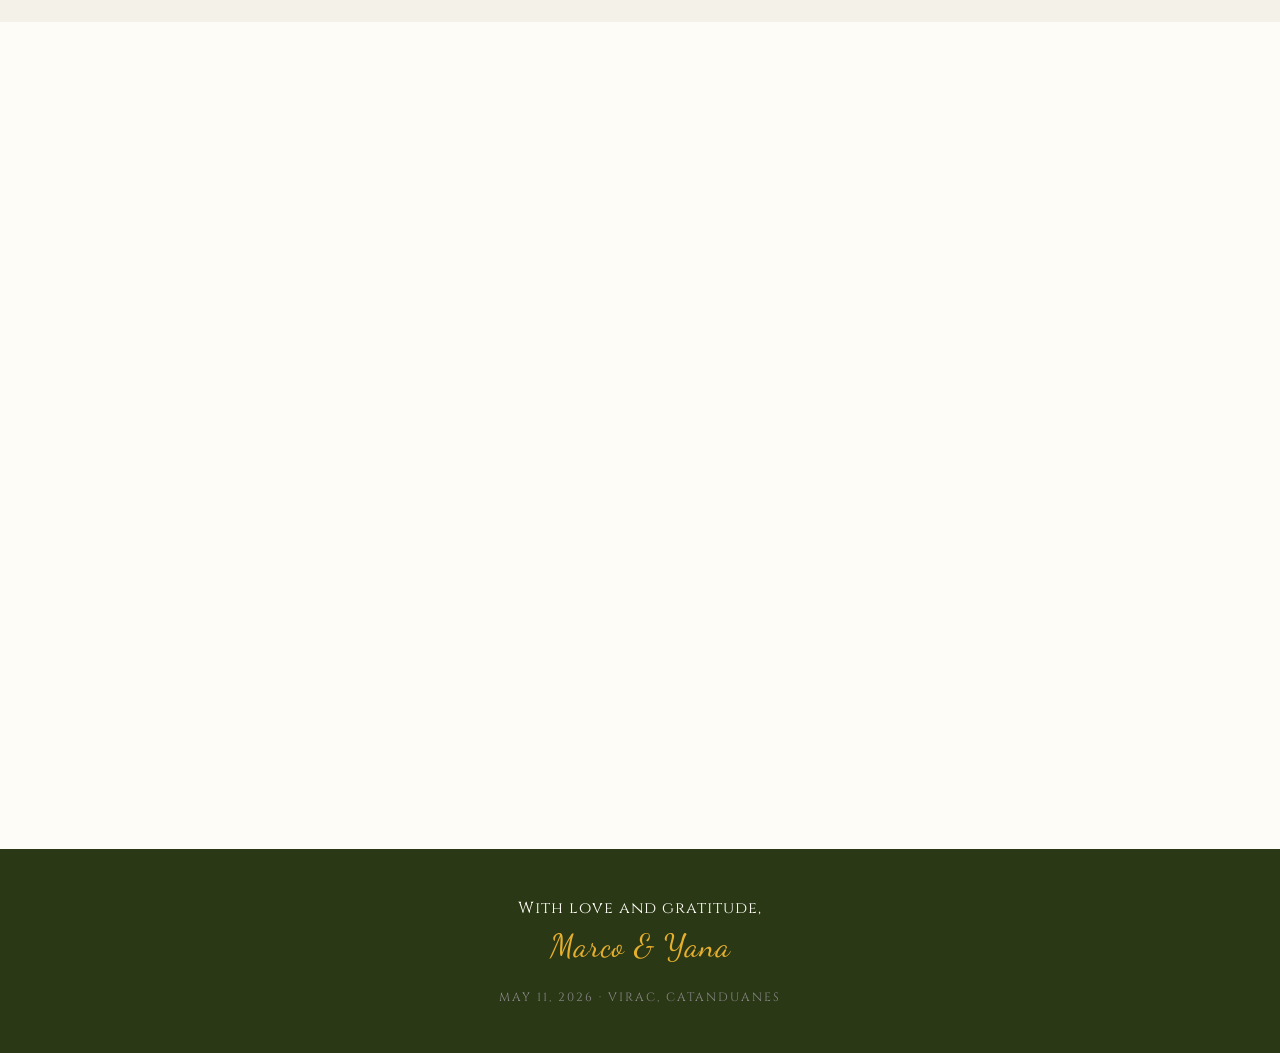
==== commit f0753174: "Update index.html fixed placement of sun seal" ====
--- a/index.html
+++ b/index.html
@@ -248,7 +248,7 @@
     </ul>
   </nav>
 
-  <section class="hero" id="home">
+ <section class="hero" id="home">
     <div class="hero-text">
       <span class="wedding-of">The wedding of</span>
       <h1 class="names">
@@ -261,8 +261,6 @@
       </div>
     </div>
 
-
-
     <div class="hero-img-wrap parallax-img">
       <img src="images/0d72737c-f453-404e-b99c-975beeeeb14b (1).jpg" alt="Marco Polo and Elyannah">
     </div>
@@ -280,7 +278,6 @@
     </div>
   </section>
 
-  <!-- MESSAGE -->
   <section class="message-sec sec reveal" id="story">
     <div class="message-grid">
       <div class="message-img-wrap reveal">
@@ -301,7 +298,6 @@
     </div>
   </section>
 
-  <!-- DETAILS  -->
   <section class="details-sec" id="details">
     <div class="details-head">
       <span class="label">Save the Date</span>
@@ -329,7 +325,6 @@
     </div>
   </section>
 
-  <!-- COUNTDOWN  -->
   <div class="countdown-sec">
     <div class="count-label">Counting down to forever</div>
     <div class="timer" id="timer">
@@ -340,7 +335,6 @@
     </div>
   </div>
 
-  <!-- FAQ  -->
   <section class="faq-sec sec" id="faq">
     <div style="text-align:center; margin-bottom:3.5rem;" class="reveal">
       <span class="label">Got questions?</span>
@@ -378,9 +372,10 @@
         <div class="faq-a">
           <p>You’re welcome to sit anywhere during the ceremony and enjoy the moment with us. At the reception, assigned seating will be arranged, with a place thoughtfully prepared just for you.</p>
         </div>
-      </section>      
-
-  <!-- RSVP  -->
+      </div>
+    </div>
+  </section>      
+
   <section class="rsvp-sec sec" id="rsvp">
     <div class="rsvp-inner">
       <div class="reveal">
@@ -431,6 +426,8 @@
     document.querySelectorAll('.reveal').forEach(el => {
       if(el.getBoundingClientRect().top < window.innerHeight - 80) el.classList.add('in');
     });
+
+
 
     // ── Countdown ──
     const target = new Date('May 11, 2026 13:00:00').getTime();
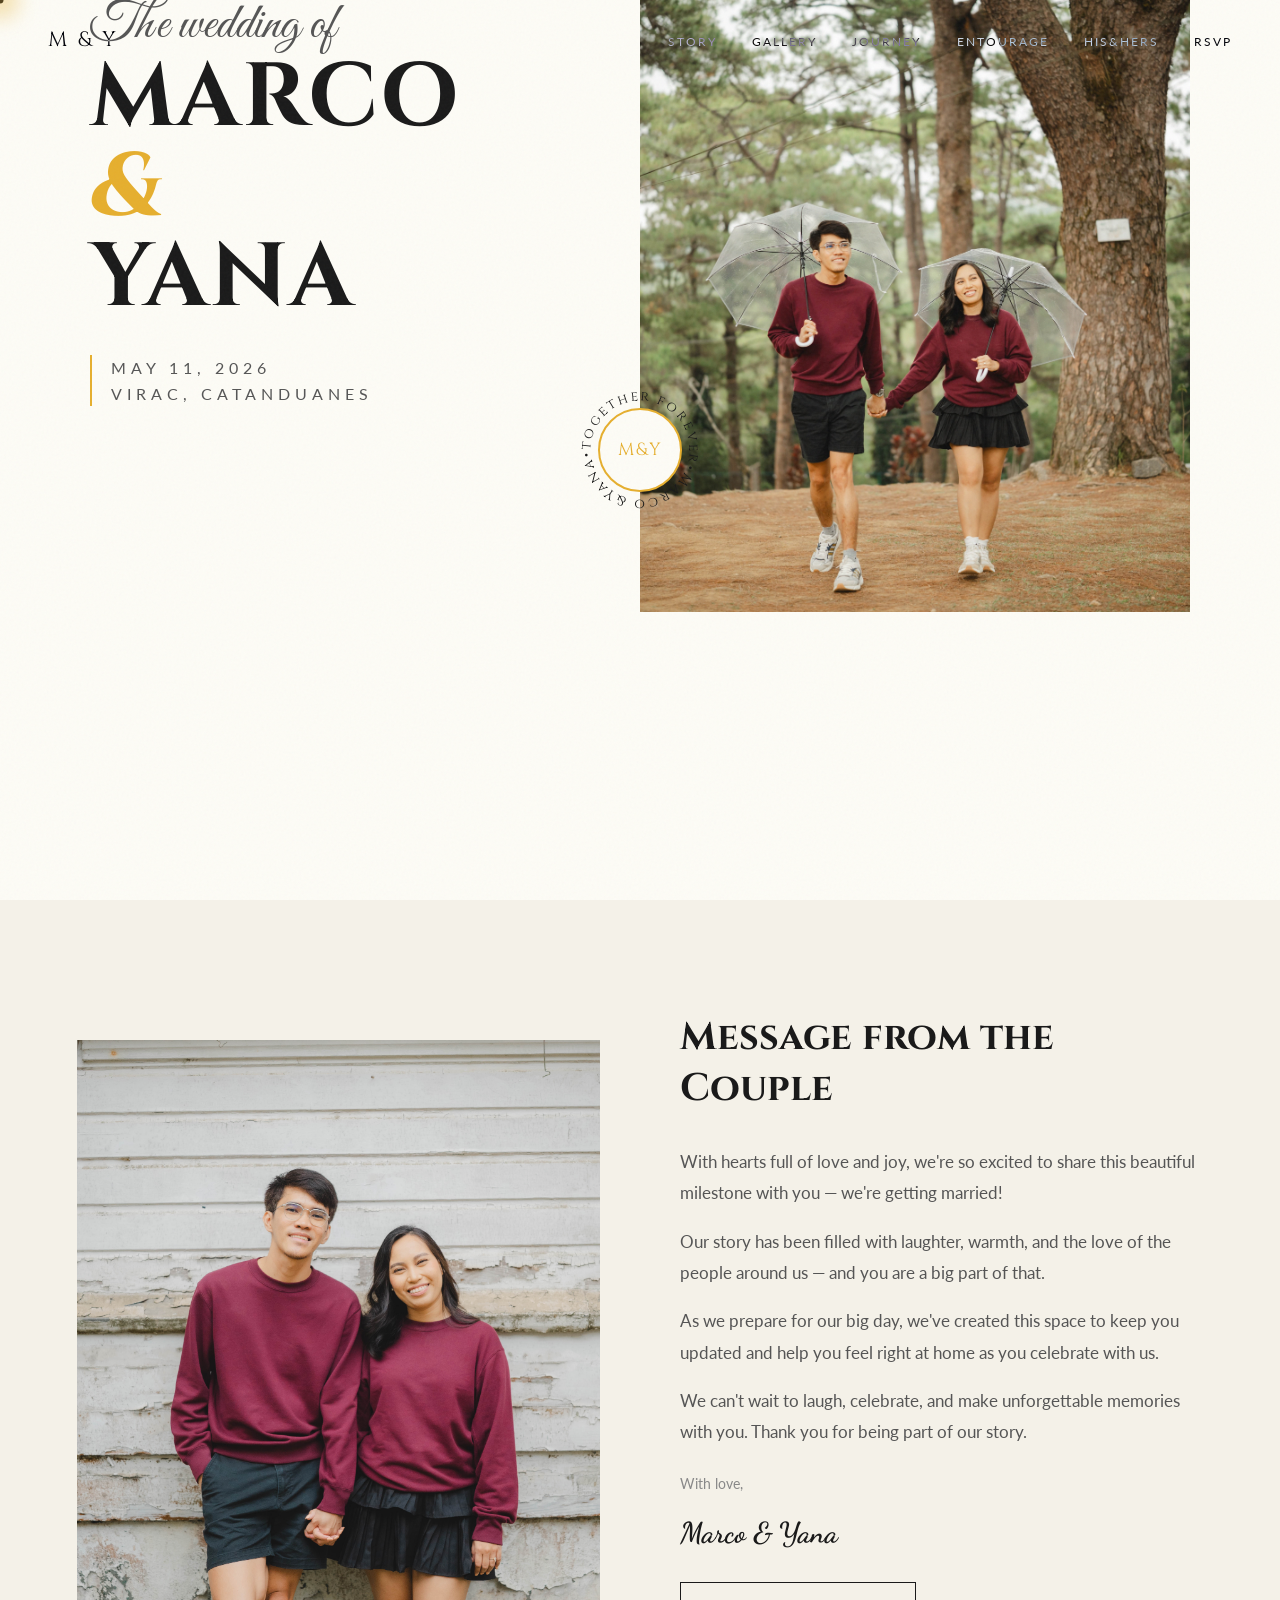
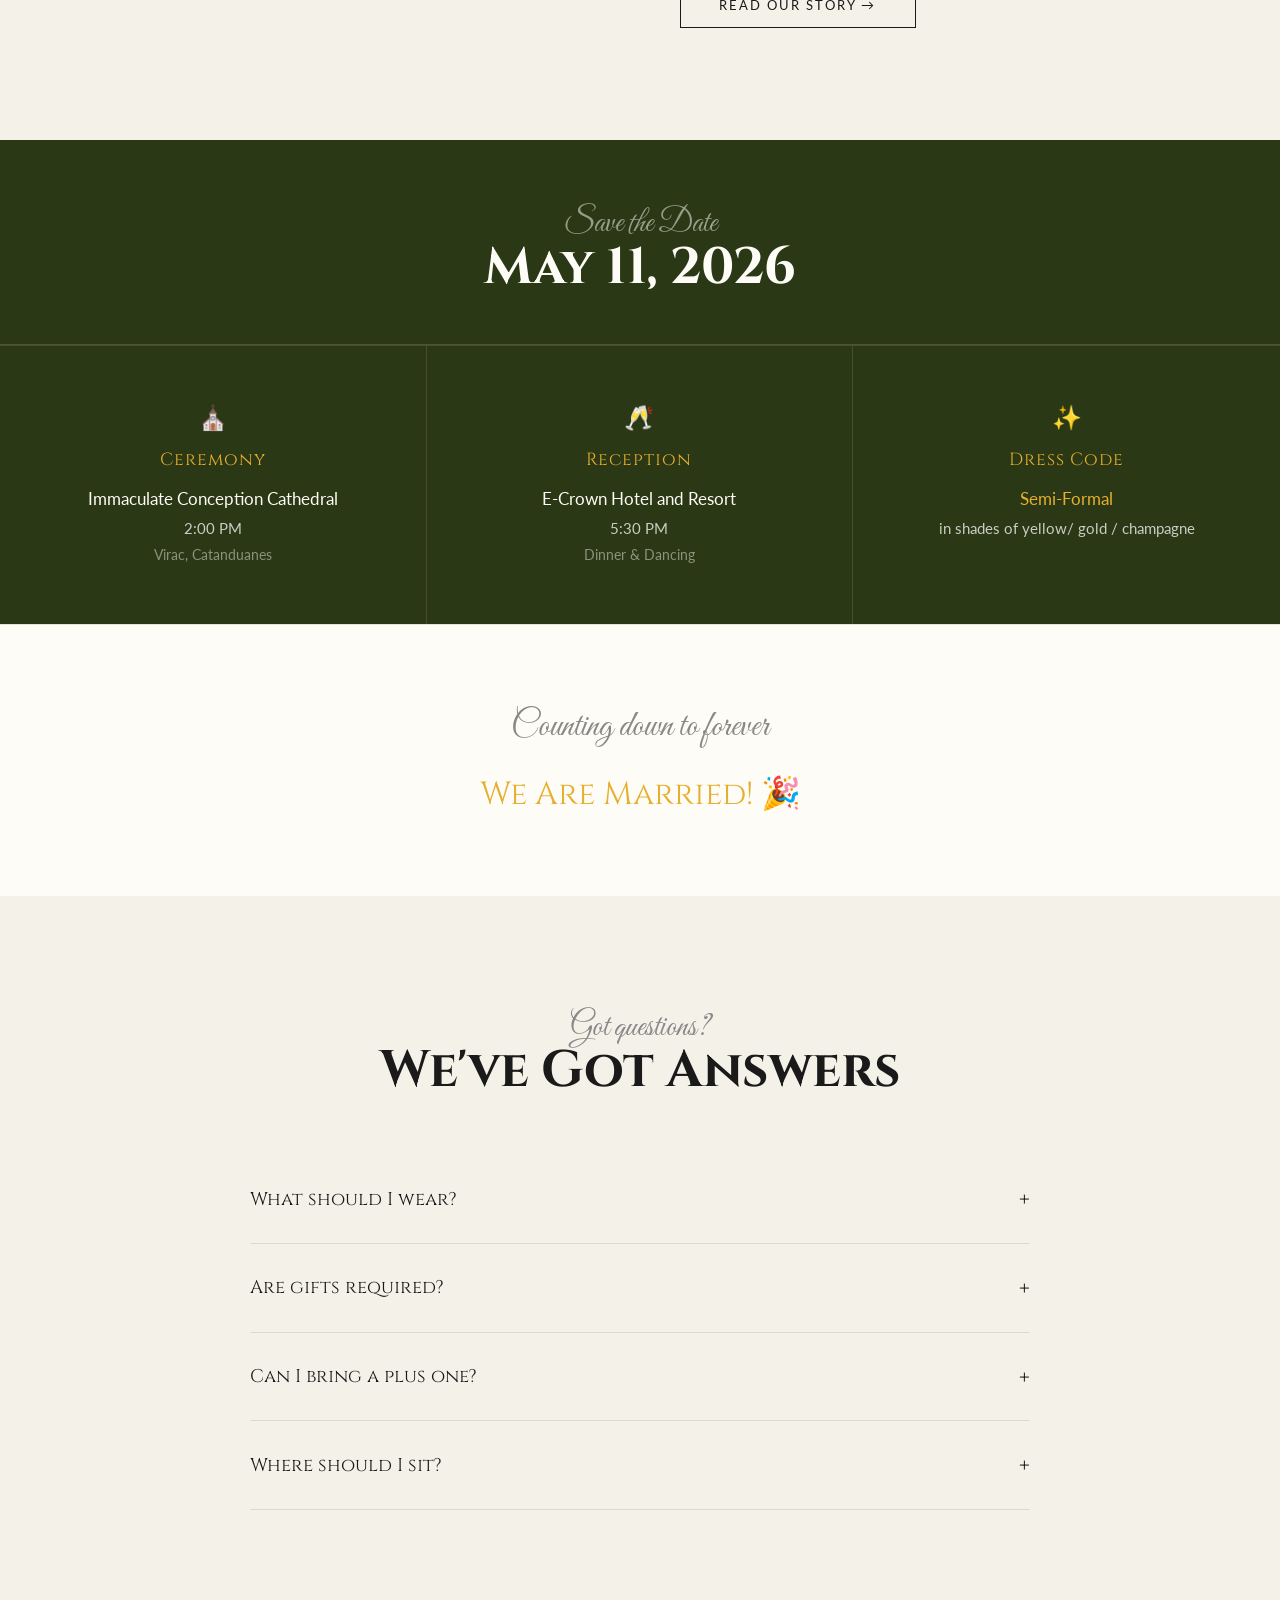
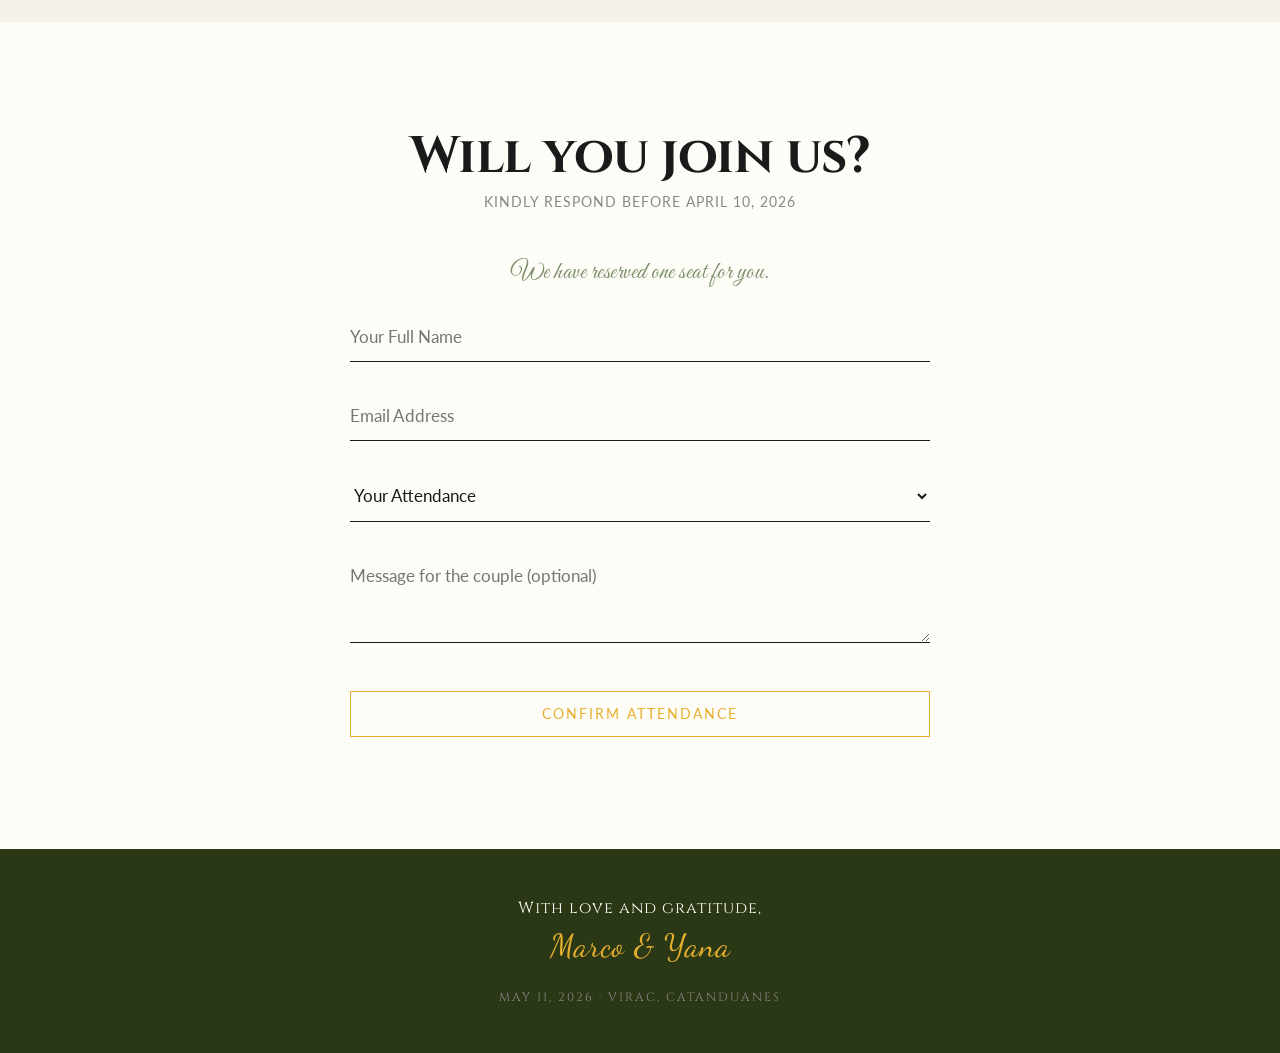
==== commit 4ac8b172: "Update index.html left hero" ====
--- a/index.html
+++ b/index.html
@@ -12,7 +12,7 @@
     .hero {
       height: 100vh; min-height: 640px;
       display: grid; grid-template-columns: 1fr 1fr;
-      align-items: center; padding: 0 7%;
+      align-items: left; padding: 0 7%;
       position: relative; 
       overflow: hidden;
     }
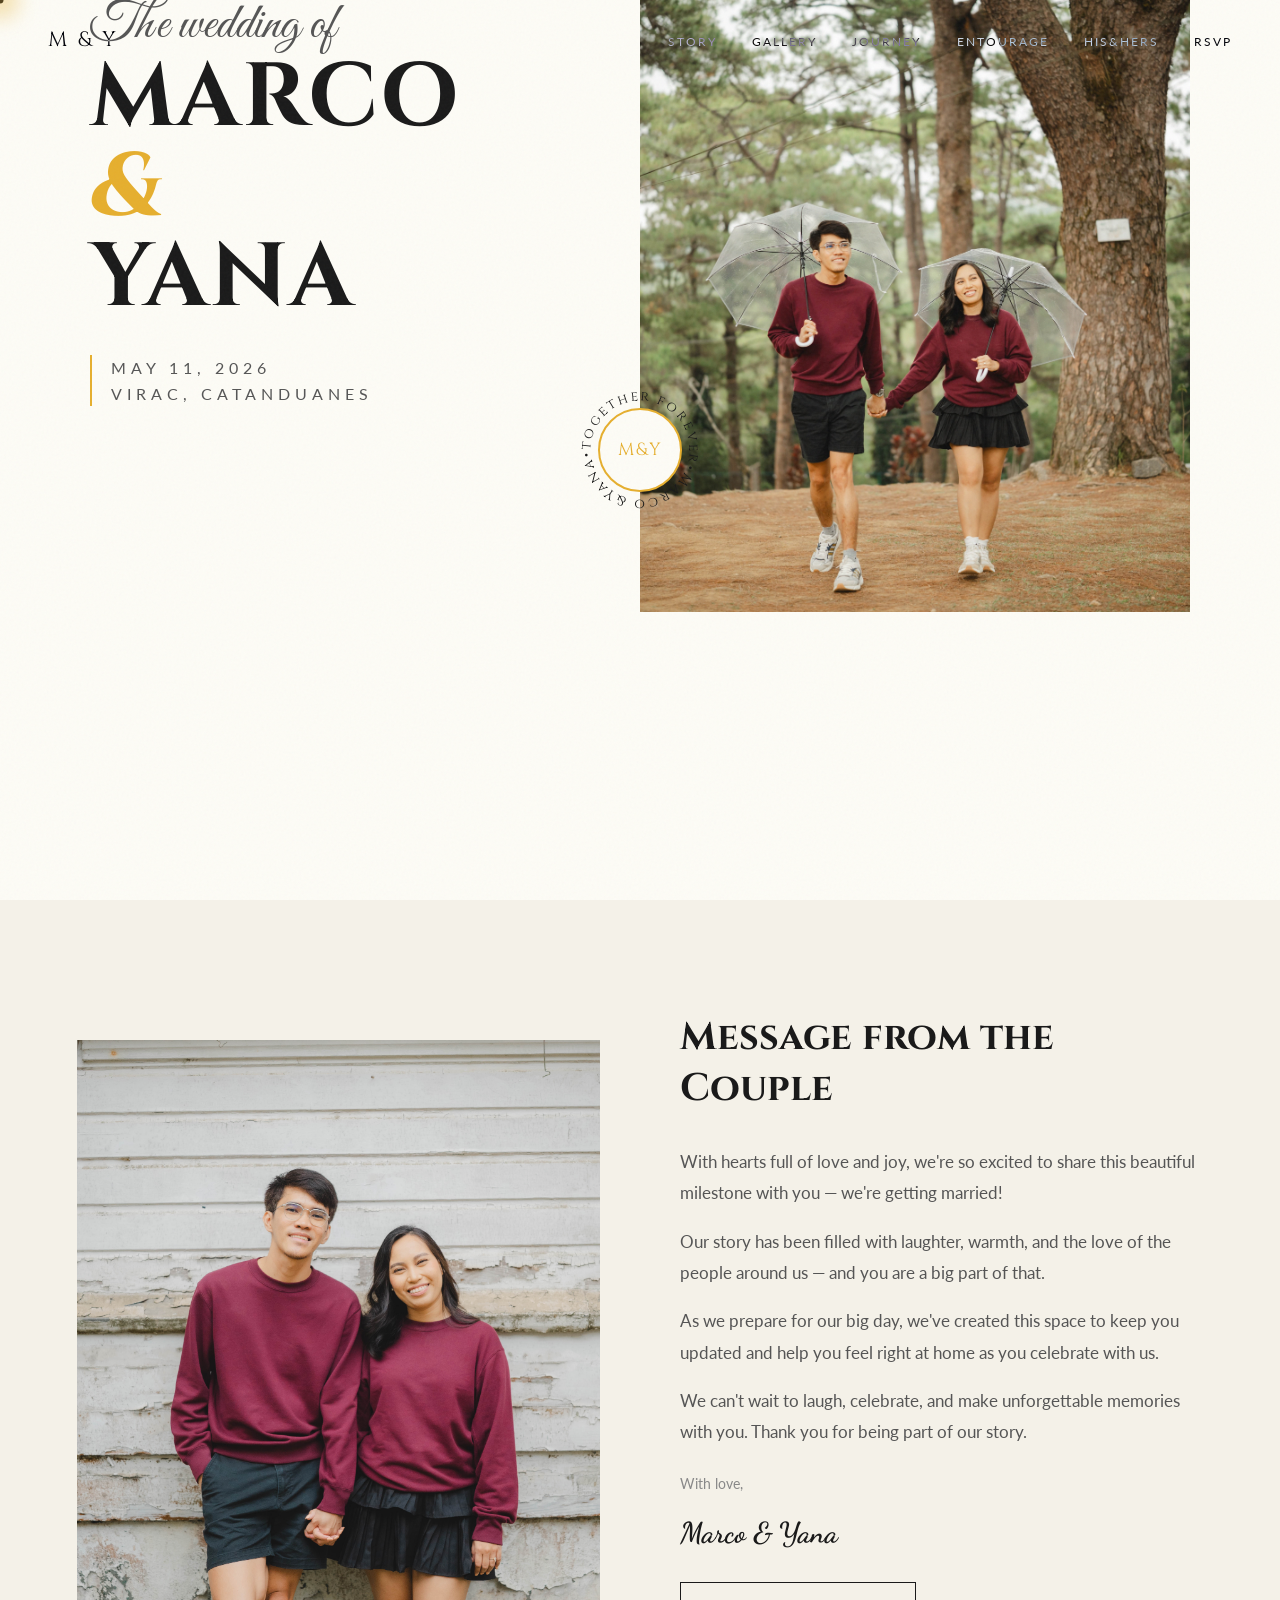
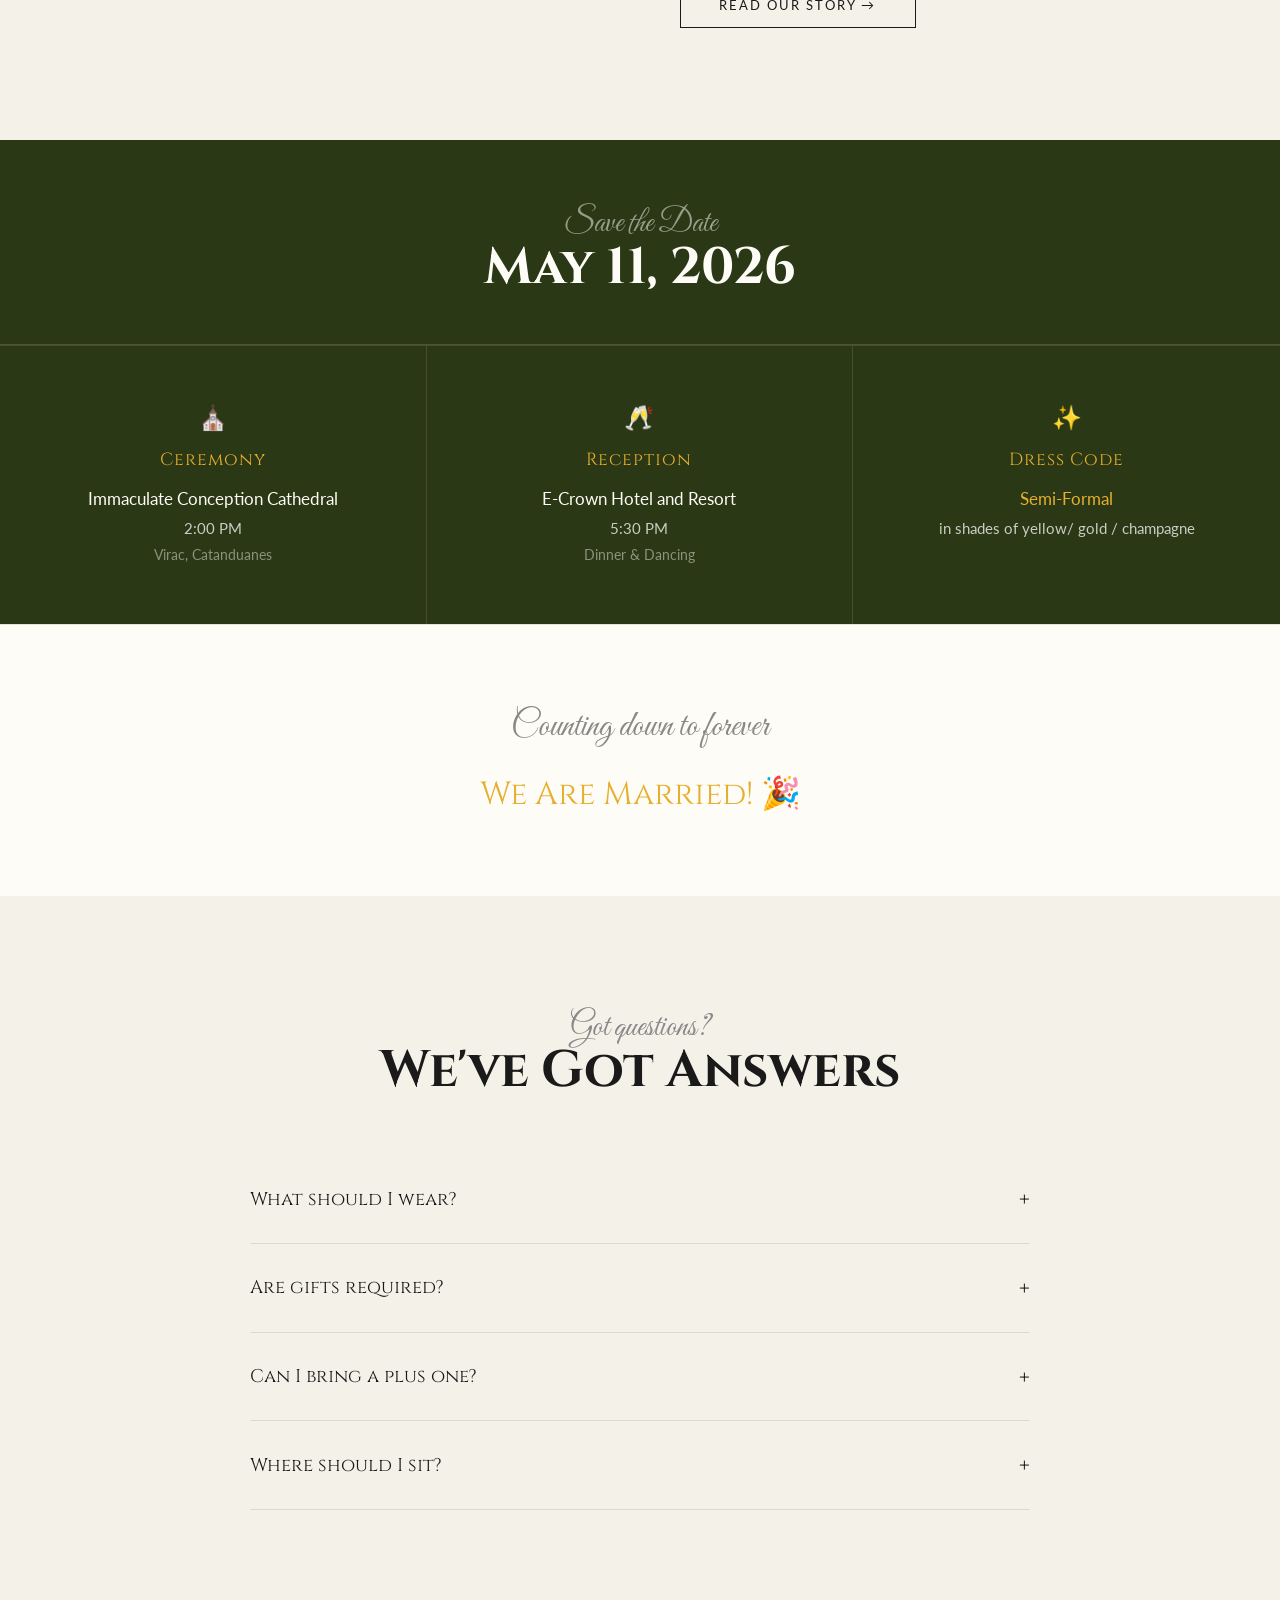
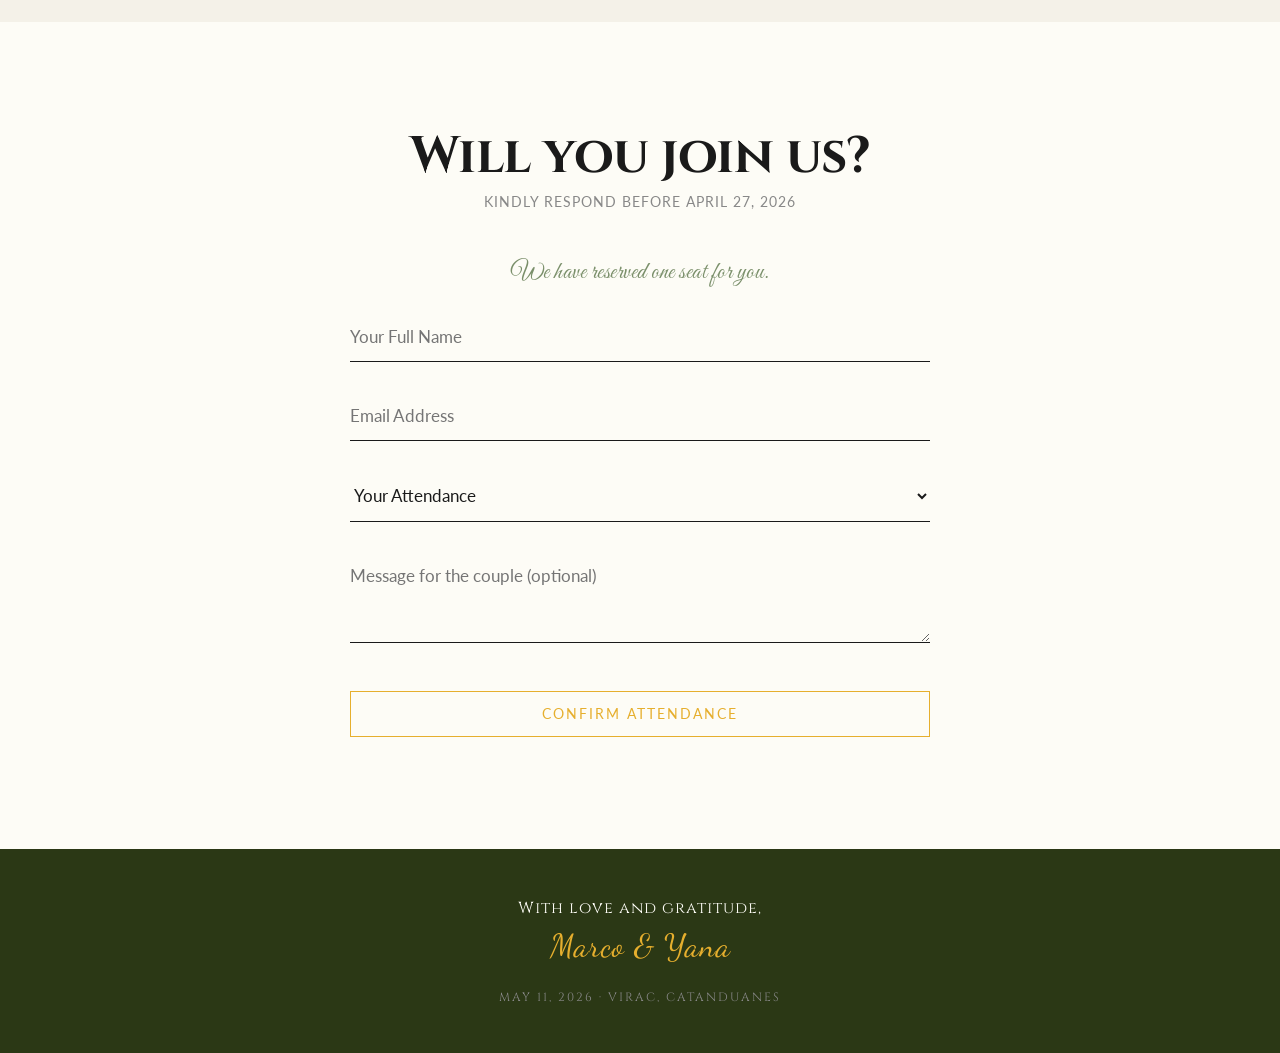
==== commit acf58d43: "Update index.html" ====
--- a/index.html
+++ b/index.html
@@ -381,7 +381,7 @@
       <div class="reveal">
         <span class="label" style="text-align:center; color:var(--text-soft);"></span>
         <h2 class="heading" style="margin-bottom:.5rem;">Will you join us?</h2>
-        <p class="sub">Kindly respond before April 10, 2026</p>
+        <p class="sub">Kindly respond before April 27, 2026</p>
       </div>
       <form id="rsvpForm" class="reveal">
         <span class="reserved-note">We have reserved one seat for you.</span>
@@ -452,7 +452,7 @@
     // ══════════════════════════════════════════════
     //
 
-    const APPS_SCRIPT_URL = 'https://script.google.com/macros/s/AKfycby7Dexg0HN7QrPN342iHVWOhjUOrXAxOGOPKZ3su42FLNDQegdY57QMYYHdUsxZEfZS/exec';
+    const APPS_SCRIPT_URL = 'https://script.google.com/macros/s/AKfycbzXfMqzOzCS2opG9uqsEWNcDTN9lSIzOzPCl0FjKxOroiYvnuQyoJFtR_hGgfrxaJIYUw/exec';
 
     document.getElementById('rsvpForm').addEventListener('submit', async function(e) {
       e.preventDefault();
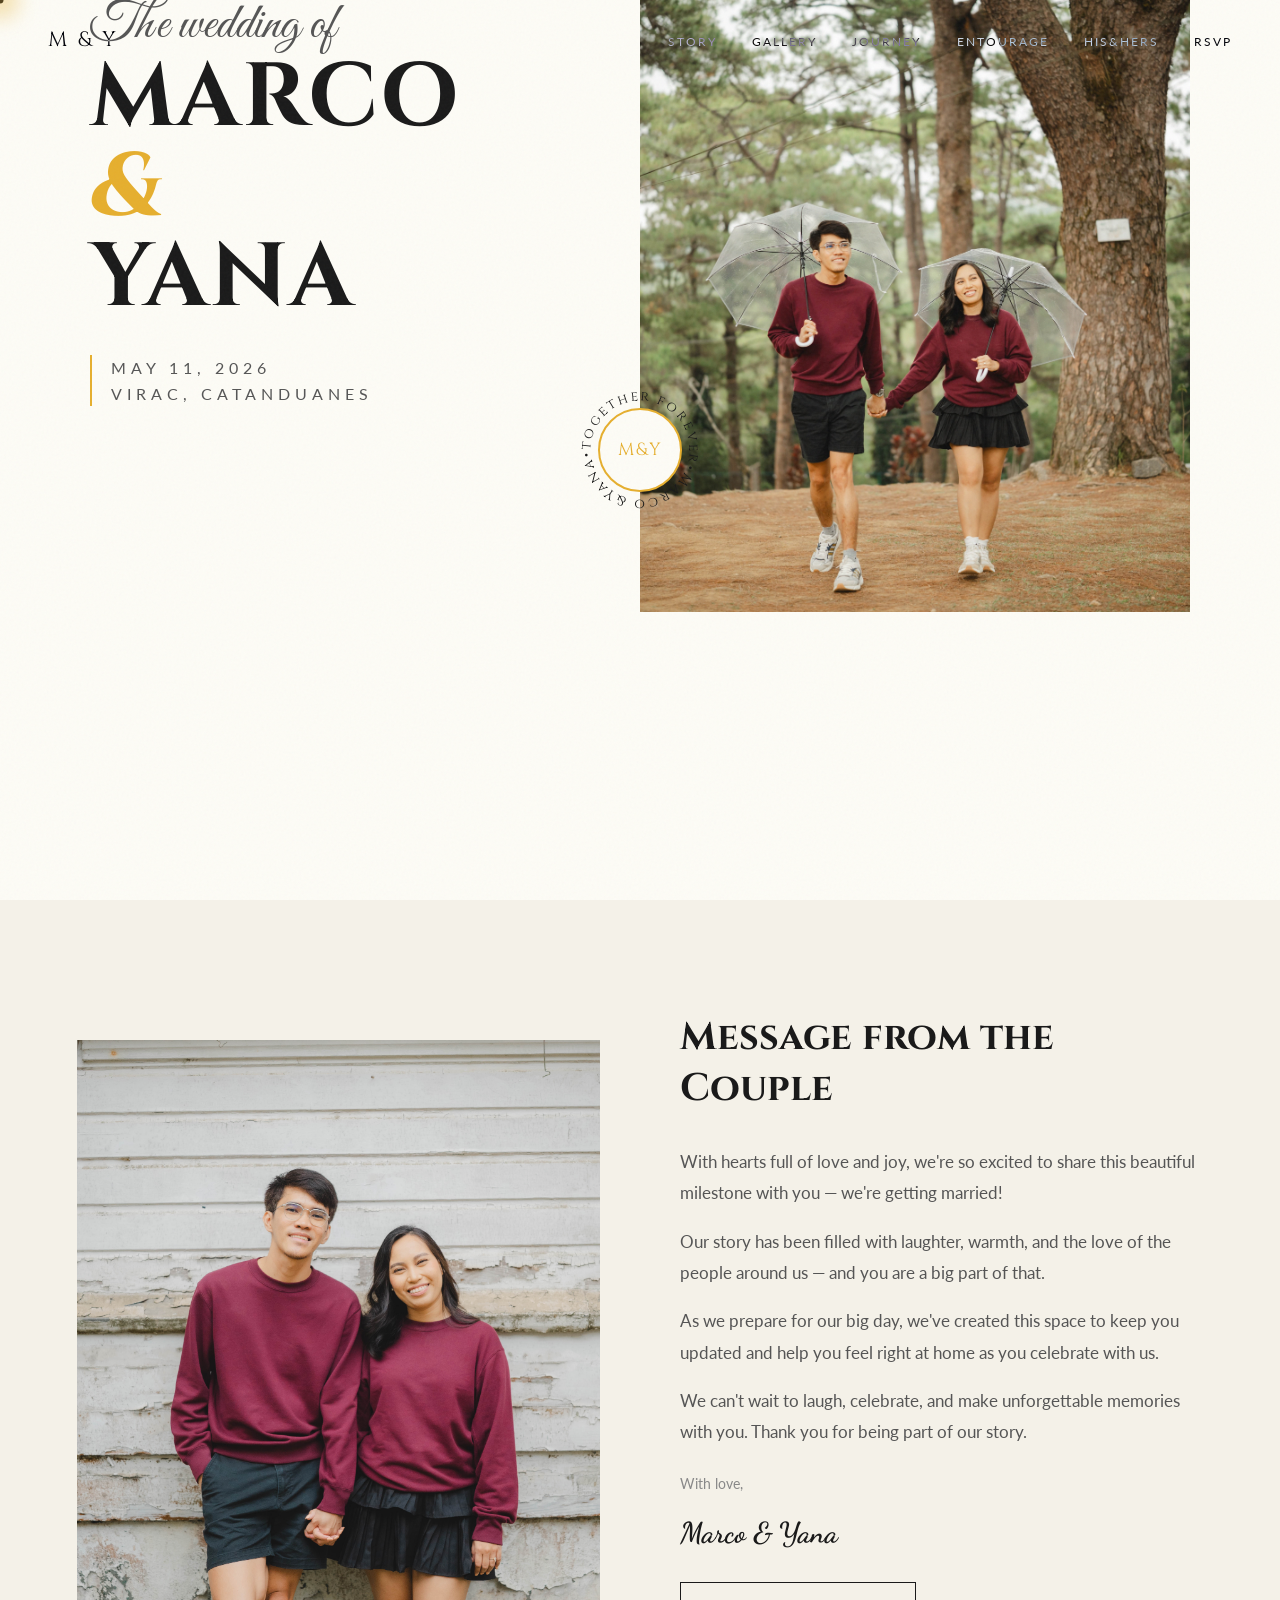
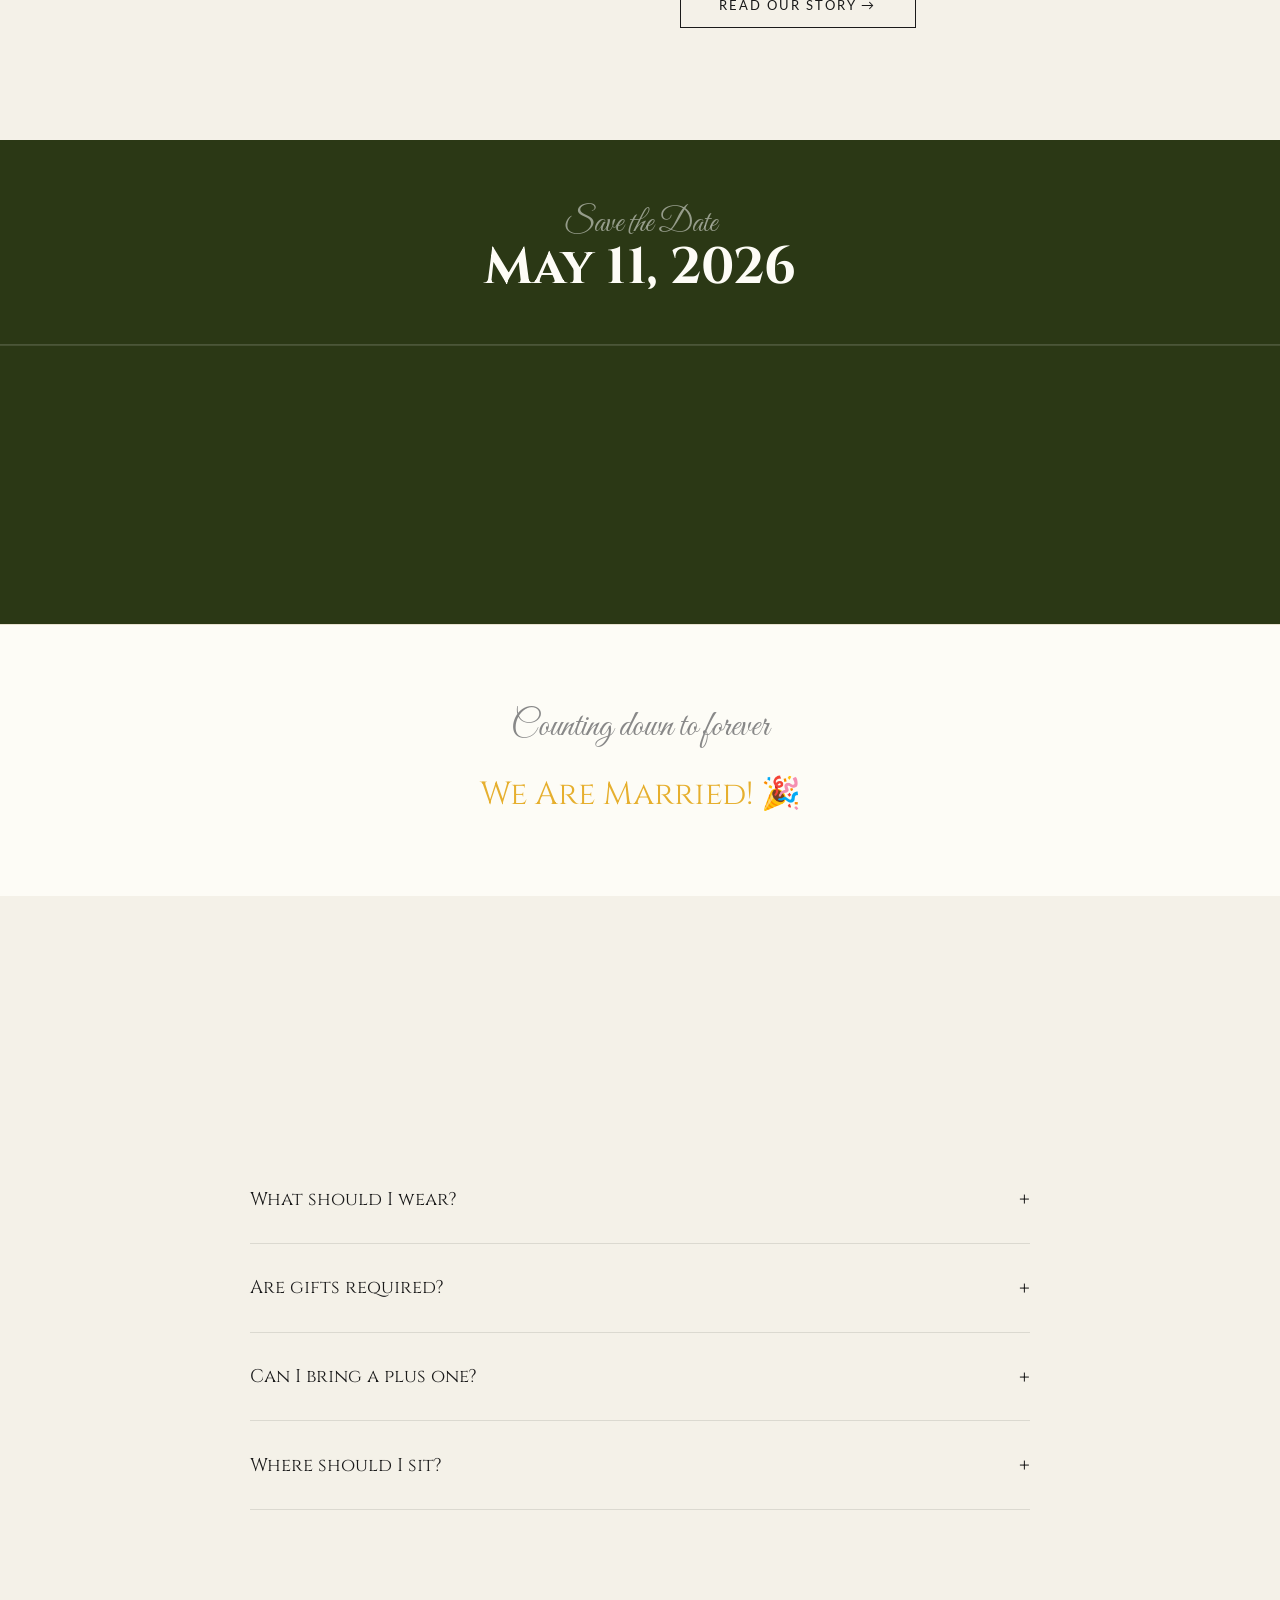
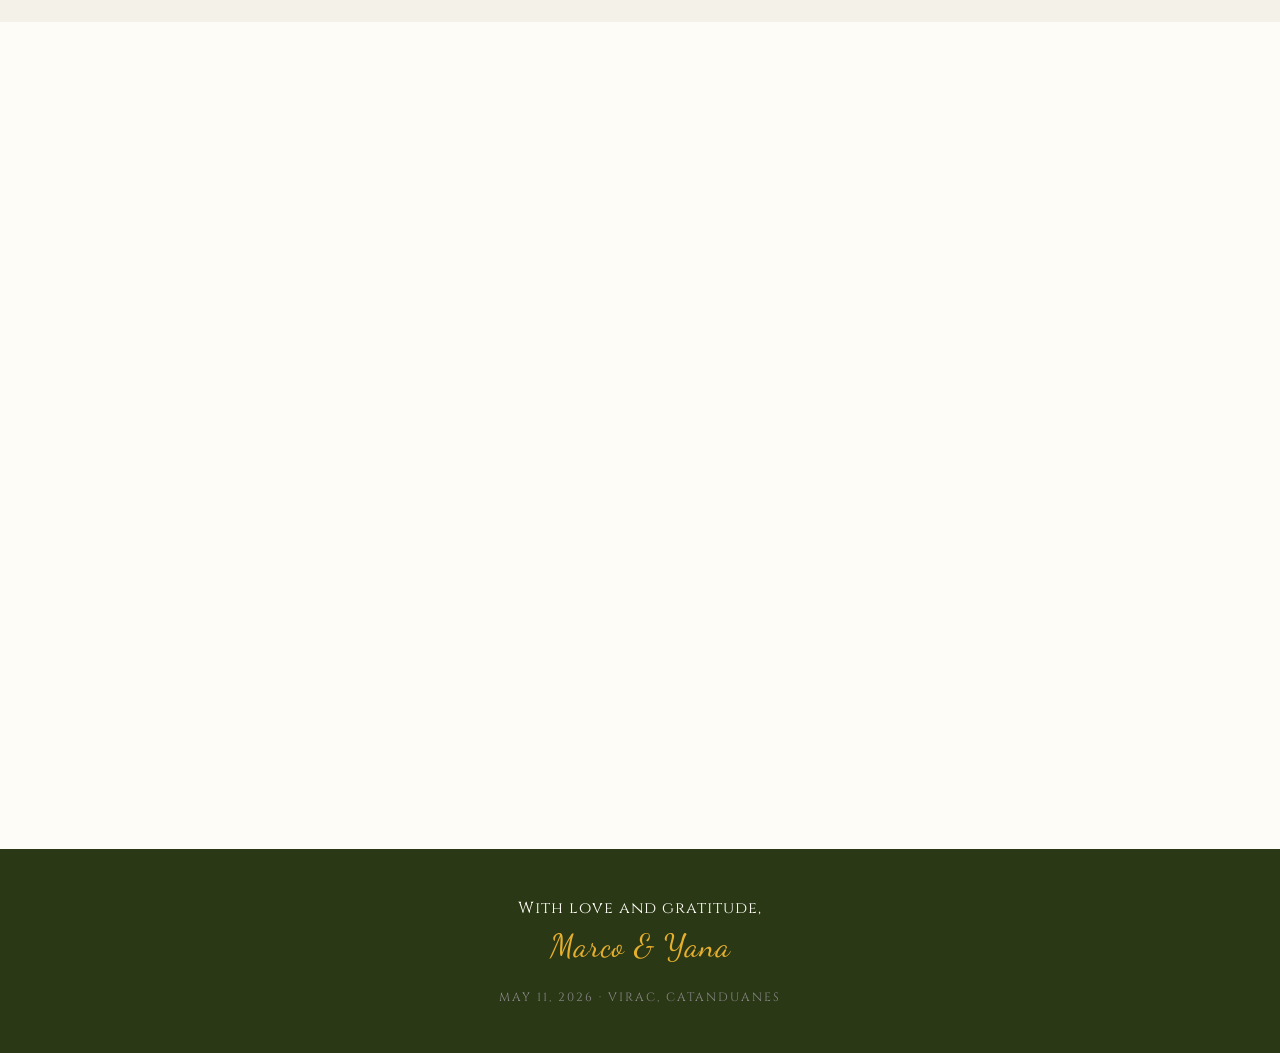
==== commit 8bddd5ea: "Update index.html" ====
--- a/index.html
+++ b/index.html
@@ -381,7 +381,7 @@
       <div class="reveal">
         <span class="label" style="text-align:center; color:var(--text-soft);"></span>
         <h2 class="heading" style="margin-bottom:.5rem;">Will you join us?</h2>
-        <p class="sub">Kindly respond before April 27, 2026</p>
+        <p class="sub">Kindly respond before April 27,2026</p>
       </div>
       <form id="rsvpForm" class="reveal">
         <span class="reserved-note">We have reserved one seat for you.</span>
